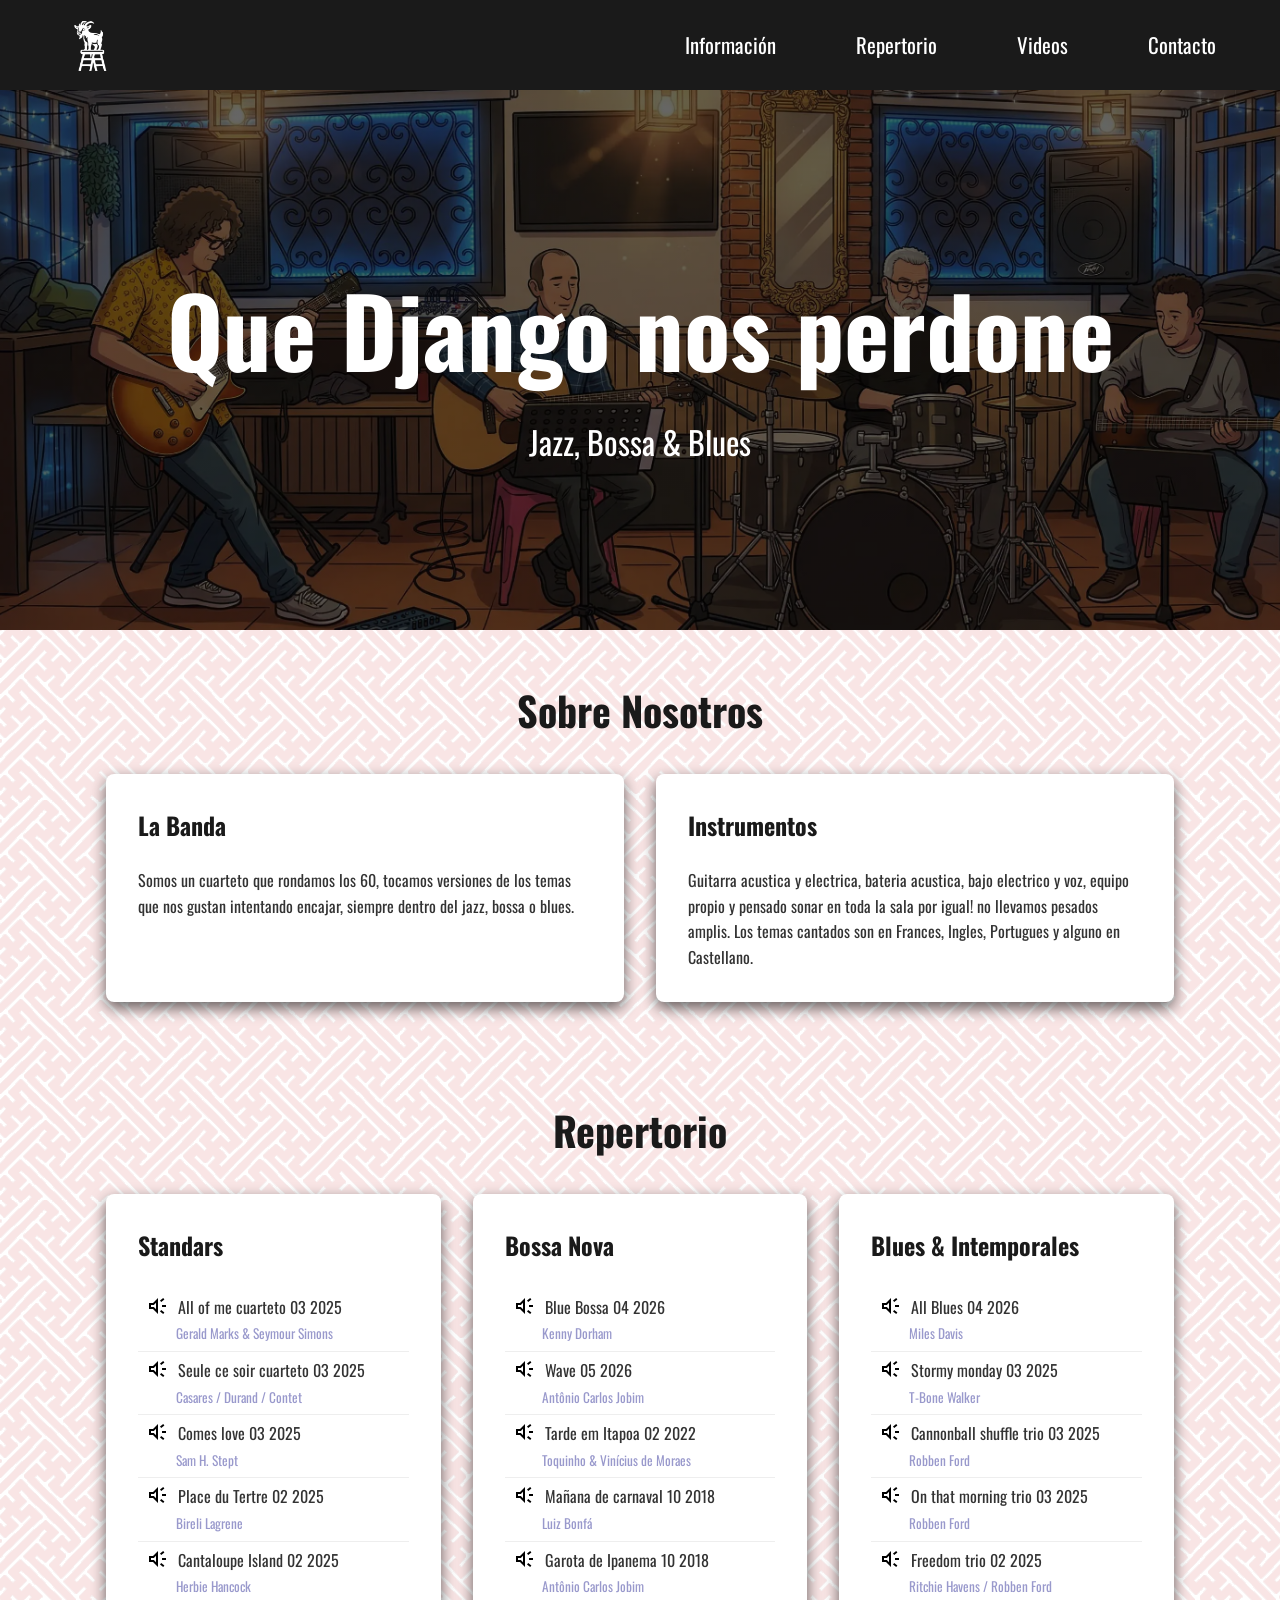
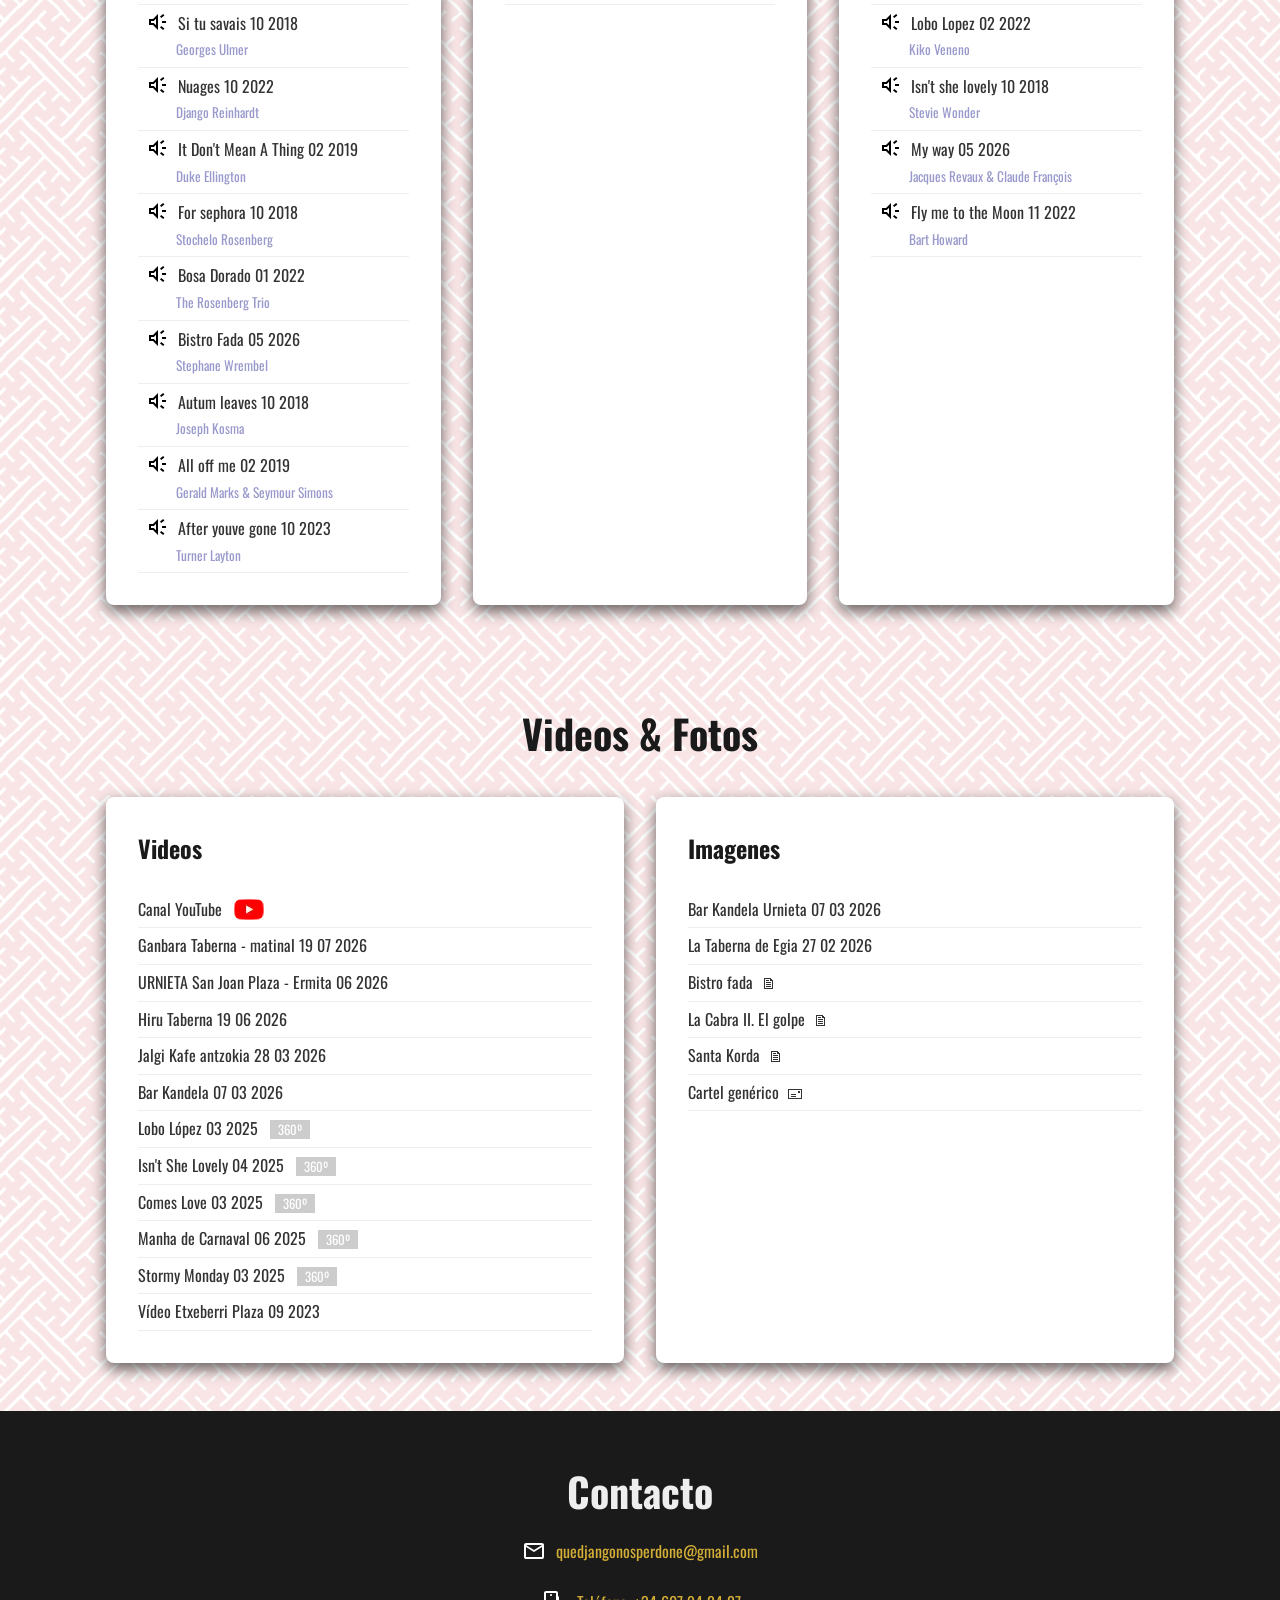
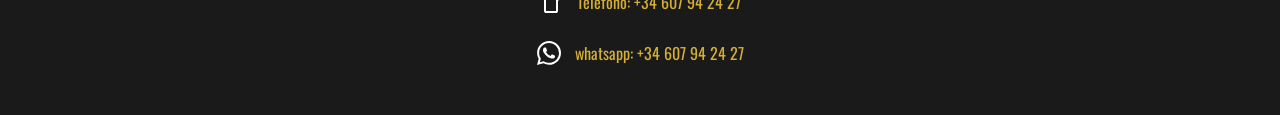
==== docs/index.html @ 7803d448 "Cambios de estilo" ====
<!DOCTYPE html>
<html lang="es">

<head>
    <meta charset="UTF-8">
    <meta name="viewport" content="width=device-width, initial-scale=1.0">
    <meta name="keywords" content="grupo, musical, gypsy, gipsy, manouche, jazz">
    <meta http-equiv="Cache-Control" content="no-store" />
    <meta name="description" content="Página del grupo de versiones">
    <title>Que Django nos perdone </title>
    <link rel="stylesheet" href="style.css">
    <link rel="shortcut icon" href="img/favicon.ico" />
    <script defer src="codigo.js"></script>
</head>

<body>

    <nav>
        <div class="logo"><img src="img/logo.webp" alt="nuestra cabra"></div>
        <ul class="nav-links">
            <li><a href="#info">Información</a></li>
            <li><a href="#temas">Repertorio</a></li>
            <li><a href="#video">Videos</a></li>
            <li><a href="#contacto">Contacto</a></li>
        </ul>
    </nav>

    <header class="hero">
        <div class="hero-content">
            <h1>Que Django nos perdone</h1>
            <p>Jazz, Bossa & Blues</p>
        </div>
    </header>

    <section id="info" class="container">
        <h2>Sobre Nosotros</h2>
        <div class="info-grid">
            <div class="info-card">
                <h3>La Banda</h3>
                <p>Somos un cuarteto que rondamos los 60, tocamos versiones de los temas que nos gustan intentando encajar, 
                    siempre dentro del jazz, bossa o blues.</p>
            </div>
            <div class="info-card">
                <h3>Instrumentos</h3>
                <p>Guitarra acustica y electrica, bateria acustica, bajo electrico y voz, equipo propio y pensado sonar en toda la sala por igual! no llevamos pesados amplis. 
                    Los temas cantados son en Frances, Ingles, Portugues y alguno en Castellano.</p>
            </div>
        </div>
    </section>

    <section id="temas" class="bg-light">
        <div class="container">
            <h2>Repertorio</h2>
            <div id="listaTemas" class="temas-grid">
                <div class="estilo-col">
                    <h3>Standars</h3>
                    <ul id="standars">
                        <!--/////////////////////-->
                    </ul>
                </div>
                <div class="estilo-col">
                    <h3>Bossa Nova</h3>
                    <ul id="bossa">
                        <!--/////////////////////-->
                    </ul>
                </div>
                <div class="estilo-col">
                    <h3>Blues & Intemporales</h3>
                    <ul id="blues">
                        <!--/////////////////////-->
                    </ul>
                </div>

            </div>
        </div>
    </section>

    <section id="video" class="bg-light">
        <div class="container">
            <h2>Videos & Fotos</h2>
            <div class="temas-grid">
                <div class="estilo-col">
                    <h3>Videos</h3>
                    <ul id="videos">
                        <!--/////////////////////-->
                    </ul>
                </div>
                <div class="estilo-col">
                    <h3>Imagenes</h3>
                    <ul id="fotos">
                        <!--/////////////////////-->
                    </ul>
                </div>

            </div>
        </div>

    </section>

    <footer id="contacto">
        <div class="container">
            <h2>Contacto</h2>
            <div class="contact-info">
                <a href="mailto:quedjangonosperdone@gmail.com">
                    <img src="img/email.svg">quedjangonosperdone@gmail.com</a><br><br>
                <a href="tel:34607942427">
                    <img src="img/telefono.svg"> Teléfono: +34 607 94 24 27</a><br><br>
                <a href="https://api.whatsapp.com/send?phone=607942427&text=">
                    <img src="img/whatsapp.svg"> whatsapp: +34 607 94 24 27</a>
                <!--<p><img src="img/instagram.svg"> Instagram: <a href="#">@tu_banda_musical</a></p>-->
            </div>
        </div>
    </footer>
    <audio id="reproductor" src=""></audio>
</body>

</html>
---- docs/style.css ----
/* Configuración General */
@font-face {
    font-family: texto;
    src: url("fuentes/IndieFlower-Regular.ttf");
}

@font-face {
    font-family: lista;
    src: url('fuentes/Oswald-VariableFont.ttf');
}

* {
    margin: 0;
    padding: 0;
    box-sizing: border-box;
}

html {
    scroll-behavior: smooth;
}

body {
    font-family: lista;
    color: #333;
    line-height: 1.6;
    background-color: #f9e5e5;
   /* */
    background-image: url('img/fondo.png');
    background-repeat: repeat; 
    background-position: top left;
    
    user-select: none;
}

h1, h2, h3 {
    font-family: lista;
}

#info, #temas, #video, #contacto {
    scroll-margin-top: 5rem;
}

.container {
    max-width: 1100px;
    margin: auto;
    padding: 3rem 1rem;
    overflow: hidden;
}

.logo {
    display: flex;
    align-items: center;
    justify-content: center;
}

.logo img {
    margin-top: 0.1rem;
    width: 3.5rem;


}

/* Navegación */
nav {
    background: #1a1a1a;
    font-size: 1.3rem;
    color: #fff;
    display: flex;
    justify-content: space-between;
    align-items: center;
    padding: 1rem 5%;
    position: sticky;
    top: 0;
    max-height: 90px;
    z-index: 1000;
}

.nav-links {
    display: flex;
    list-style: none;

}

.nav-links li {
    border: none;
}

.nav-links li a {
    color: #fff;
    text-decoration: none;
    margin-left: 5rem;
    font-weight: 400;

    transition: color 0.5s;
}

.nav-links li a:hover {
    color: #d4af37;
    /* Dorado */
}

/* Hero Section */
.hero {
    background: linear-gradient(rgba(0, 0, 0, 0.6), rgba(0, 0, 0, 0.6)),
        url('img/portada2026.webp');
    background-size: cover;
    background-position: center;
    height: 60vh;
    display: flex;
    align-items: center;
    justify-content: center;
    color: #fff;
    text-align: center;
}

.hero h1 {
    font-size: 6em;
    margin-bottom: 10px;
}

.hero p {
    font-size: 2em;

}

/* Grid de Información y Temas */
.info-grid, .temas-grid, .video-grid {
    display: grid;
    grid-template-columns: repeat(auto-fit, minmax(250px, 1fr));
    gap: 2rem;
    margin-top: 2rem;
}

.musica-container {
    min-height: 80vh;
}

.info-card, .estilo-col {
    background: #fff;
    padding: 2rem;
    border-radius: 8px;
    box-shadow: 0 6px 15px rgba(0, 0, 0, 0.6);
}

.bg-light {
    background: transparent;
}

h2 {
    text-align: center;
    font-size: 2.5rem;
    margin-bottom: 1rem;
    color: #1a1a1a;
}

h3 {

    font-size: 1.5rem;
    margin-bottom: 1.5rem;
    color: #1a1a1a;
}

ul {
    list-style: none;
}

ul li {
    padding: 5px 0;
    border-bottom: 1px solid #eee;
    transition: color 0.6s;
}

ul li:hover {
    color: #d4af37;
}

ul li img {
    vertical-align: baseline;
    margin-right: 0.5rem;
    margin-left: 0.5rem;
    margin-bottom: -4px;
}

ul>li>span {
    padding: 0 0.5rem;
    font-size: 0.8rem;
    color: #fff;
    vertical-align: baseline;
    margin-left: 0.5rem;
    background-color: #ccc;
}

ul>li>small {
    color: #99c;
    margin-left: 2.35rem;

}

/* Contacto */
footer {
    background: #1a1a1a;
    color: #fff;
    text-align: center;

}

footer h2 {
    color: #eee;
}

footer a {
    color: #d4af37;
    text-decoration: none;
}

footer a img {
    vertical-align: text-bottom;
    width: 24px;
    margin-right: 10px;
}

/* Media Queries para Móviles */
@media (max-width: 768px) {
    .nav-links {
        display: none;
    }

    /* Simplificación para el ejemplo */
    .hero h1 {
        font-size: 2.1rem;
    }

    .hero p {
        font-size: 1.4rem;
    }

    .container h2 {
        font-size: 1.7rem;
    }

    .logo {
        width: 100vw;
        text-align: center;
    }
}

@media (max-width: 1000px) {
    .hero h1 {
        font-size: 3rem;
    }
}
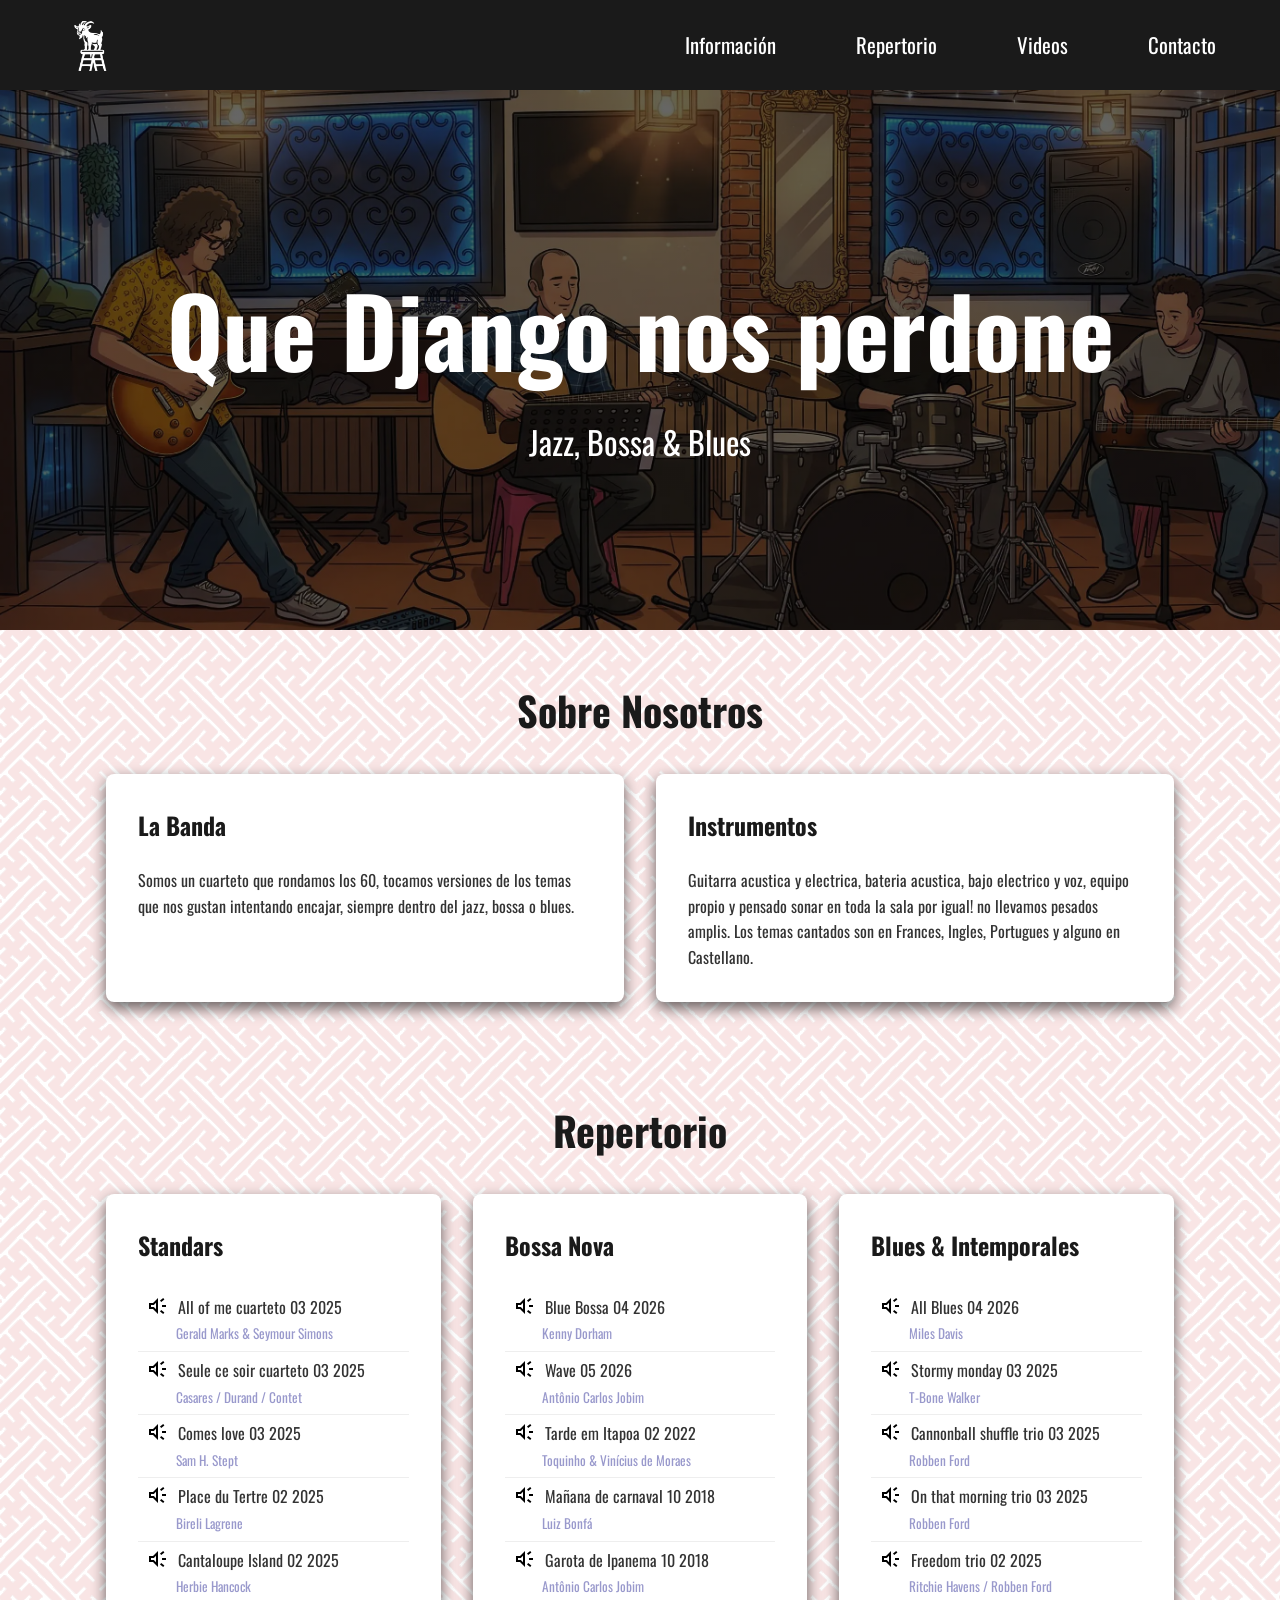
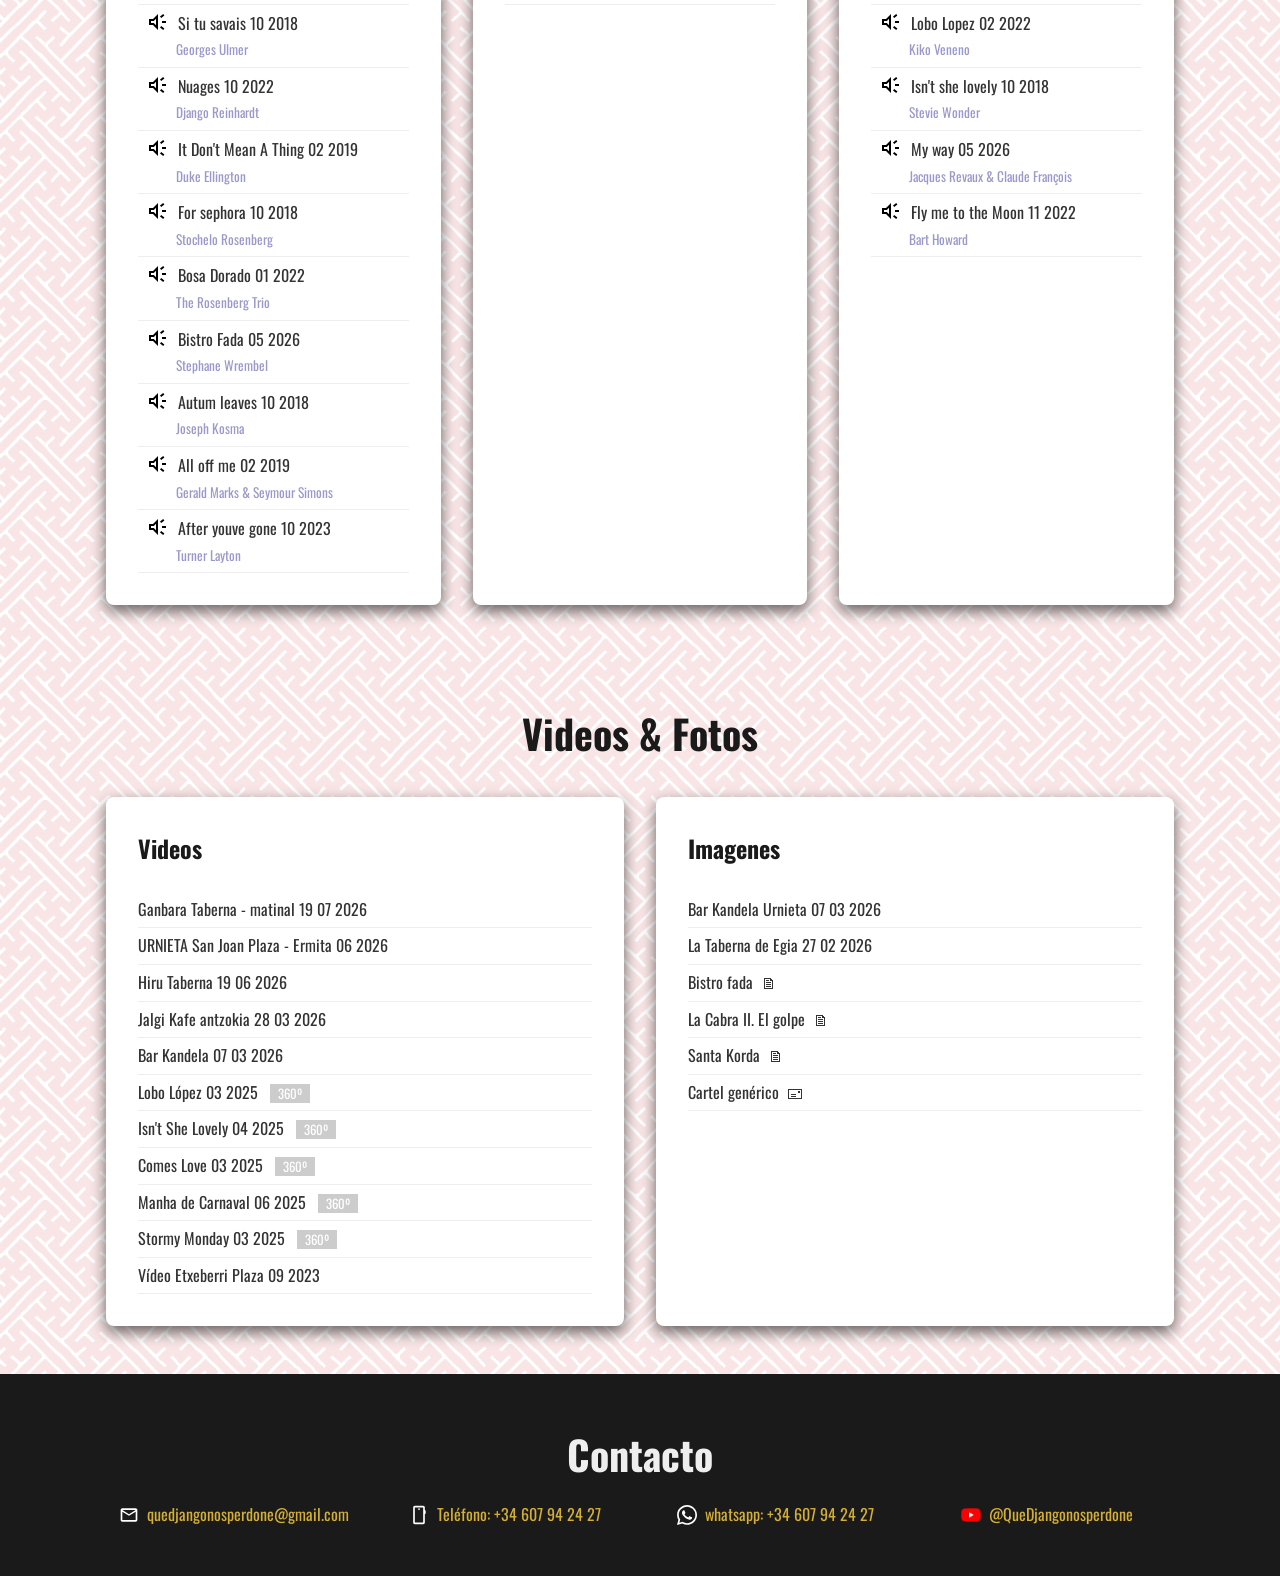
==== commit f32821a6: "V9.1 pie mejorado" ====
--- a/docs/index.html
+++ b/docs/index.html
@@ -37,12 +37,14 @@
         <div class="info-grid">
             <div class="info-card">
                 <h3>La Banda</h3>
-                <p>Somos un cuarteto que rondamos los 60, tocamos versiones de los temas que nos gustan intentando encajar, 
+                <p>Somos un cuarteto que rondamos los 60, tocamos versiones de los temas que nos gustan intentando
+                    encajar,
                     siempre dentro del jazz, bossa o blues.</p>
             </div>
             <div class="info-card">
                 <h3>Instrumentos</h3>
-                <p>Guitarra acustica y electrica, bateria acustica, bajo electrico y voz, equipo propio y pensado sonar en toda la sala por igual! no llevamos pesados amplis. 
+                <p>Guitarra acustica y electrica, bateria acustica, bajo electrico y voz, equipo propio y pensado sonar
+                    en toda la sala por igual! no llevamos pesados amplis.
                     Los temas cantados son en Frances, Ingles, Portugues y alguno en Castellano.</p>
             </div>
         </div>
@@ -102,11 +104,13 @@
             <h2>Contacto</h2>
             <div class="contact-info">
                 <a href="mailto:quedjangonosperdone@gmail.com">
-                    <img src="img/email.svg">quedjangonosperdone@gmail.com</a><br><br>
+                    <img src="img/email.svg">quedjangonosperdone@gmail.com</a>
                 <a href="tel:34607942427">
-                    <img src="img/telefono.svg"> Teléfono: +34 607 94 24 27</a><br><br>
+                    <img src="img/telefono.svg">Teléfono:&nbsp;+34&nbsp;607&nbsp;94&nbsp;24&nbsp;27</a>
                 <a href="https://api.whatsapp.com/send?phone=607942427&text=">
-                    <img src="img/whatsapp.svg"> whatsapp: +34 607 94 24 27</a>
+                    <img src="img/whatsapp.svg">whatsapp:&nbsp;+34&nbsp;607&nbsp;94&nbsp;24&nbsp;27</a>
+                <a href="https://www.youtube.com/@QueDjangonosperdone">
+                    <img src="img/yt.webp">@QueDjangonosperdone</a>
                 <!--<p><img src="img/instagram.svg"> Instagram: <a href="#">@tu_banda_musical</a></p>-->
             </div>
         </div>
--- a/docs/style.css
+++ b/docs/style.css
@@ -24,11 +24,11 @@
     color: #333;
     line-height: 1.6;
     background-color: #f9e5e5;
-   /* */
+    /* */
     background-image: url('img/fondo.png');
-    background-repeat: repeat; 
+    background-repeat: repeat;
     background-position: top left;
-    
+
     user-select: none;
 }
 
@@ -208,6 +208,38 @@
     color: #eee;
 }
 
+/* Contenedor principal con Flexbox */
+.contact-info {
+    display: flex;
+    flex-wrap: wrap;
+    gap: 1rem;
+    width: 100%;
+}
+
+.contact-info a {
+    display: flex;
+    align-items: center;
+    justify-content: center;
+    gap: 0.5rem;
+    color: #d4af37;
+    flex: 1 1 240px;
+    box-sizing: border-box;
+    padding: 0;
+    width: 250px;
+    max-height: 50px;
+    text-decoration: none;
+    border-radius: 6px;
+}
+
+/* Estructura de la imagen dentro del enlace */
+.contact-info a img {
+    width: 20px;
+    height: 20px;
+    object-fit: contain;
+    flex-shrink: 0;
+}
+
+/*
 footer a {
     color: #d4af37;
     text-decoration: none;
@@ -218,14 +250,13 @@
     width: 24px;
     margin-right: 10px;
 }
-
+*/
 /* Media Queries para Móviles */
 @media (max-width: 768px) {
     .nav-links {
         display: none;
     }
 
-    /* Simplificación para el ejemplo */
     .hero h1 {
         font-size: 2.1rem;
     }
@@ -242,6 +273,7 @@
         width: 100vw;
         text-align: center;
     }
+
 }
 
 @media (max-width: 1000px) {
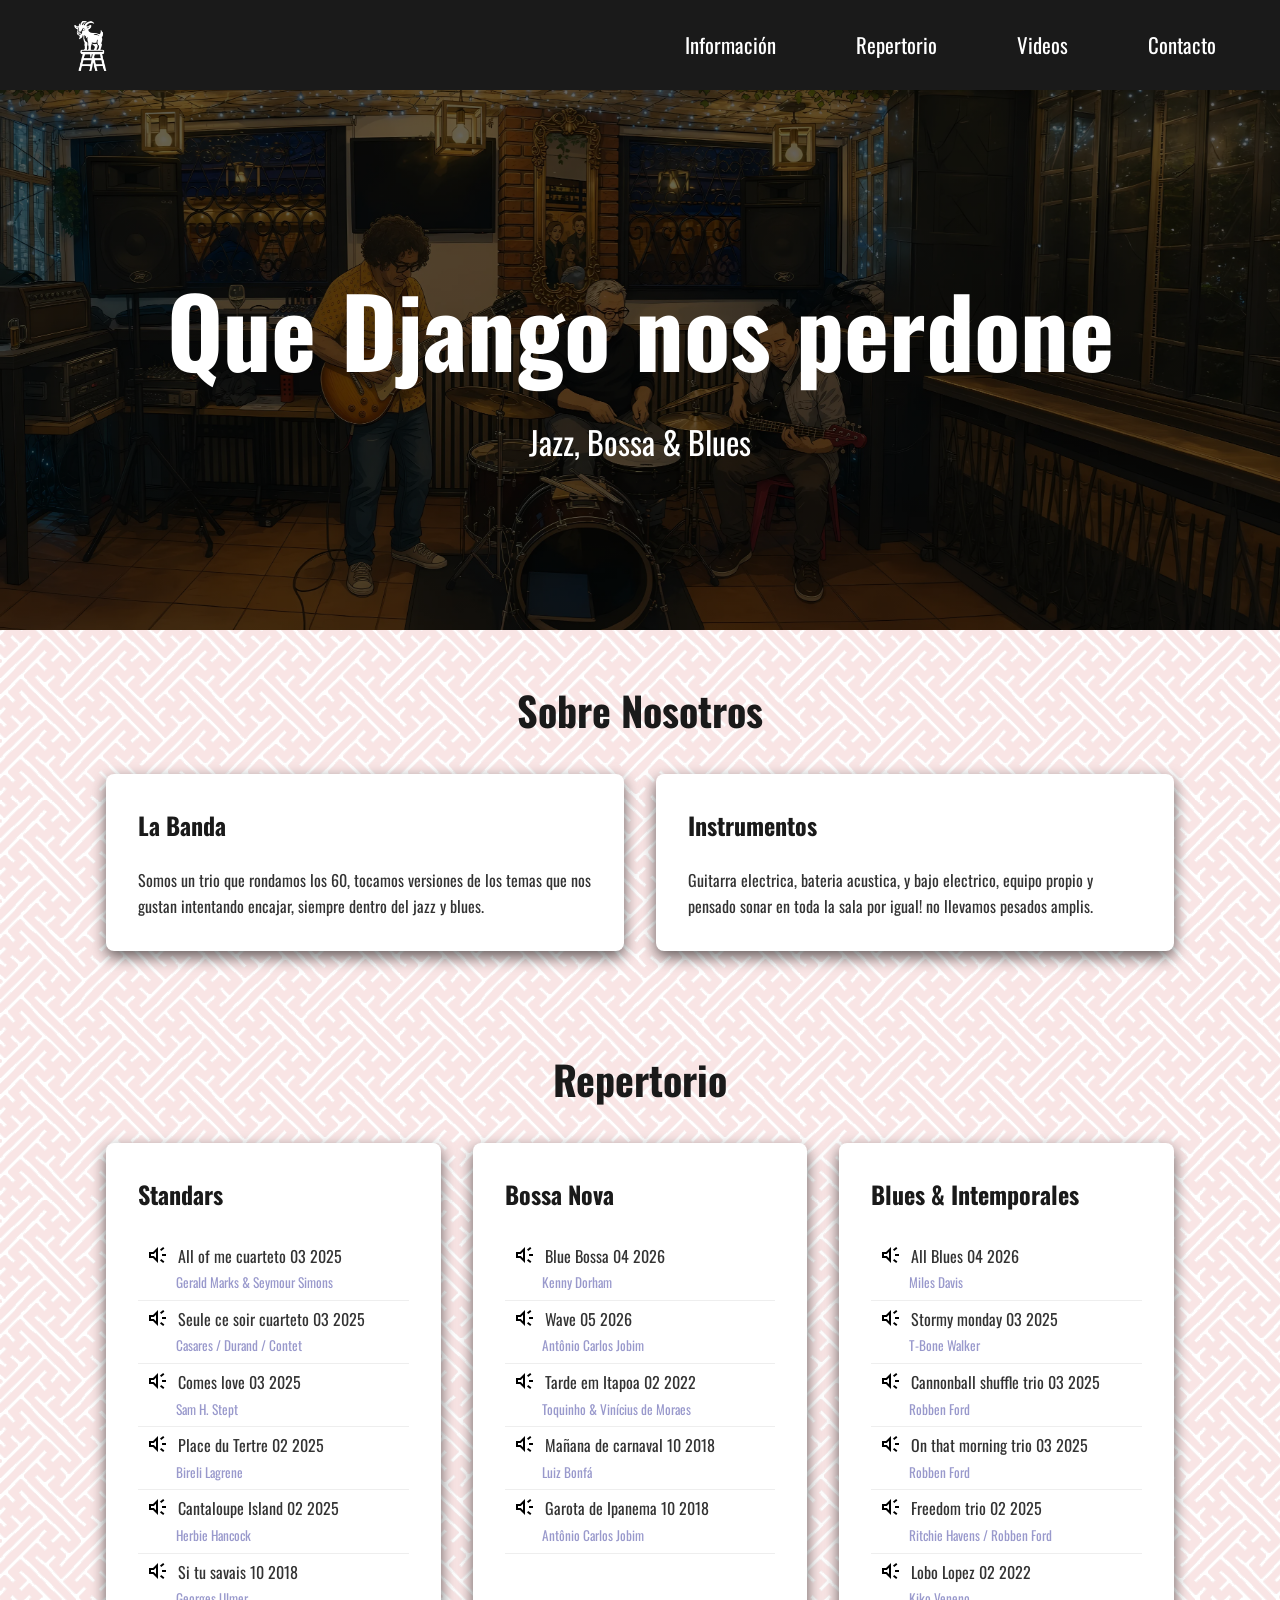
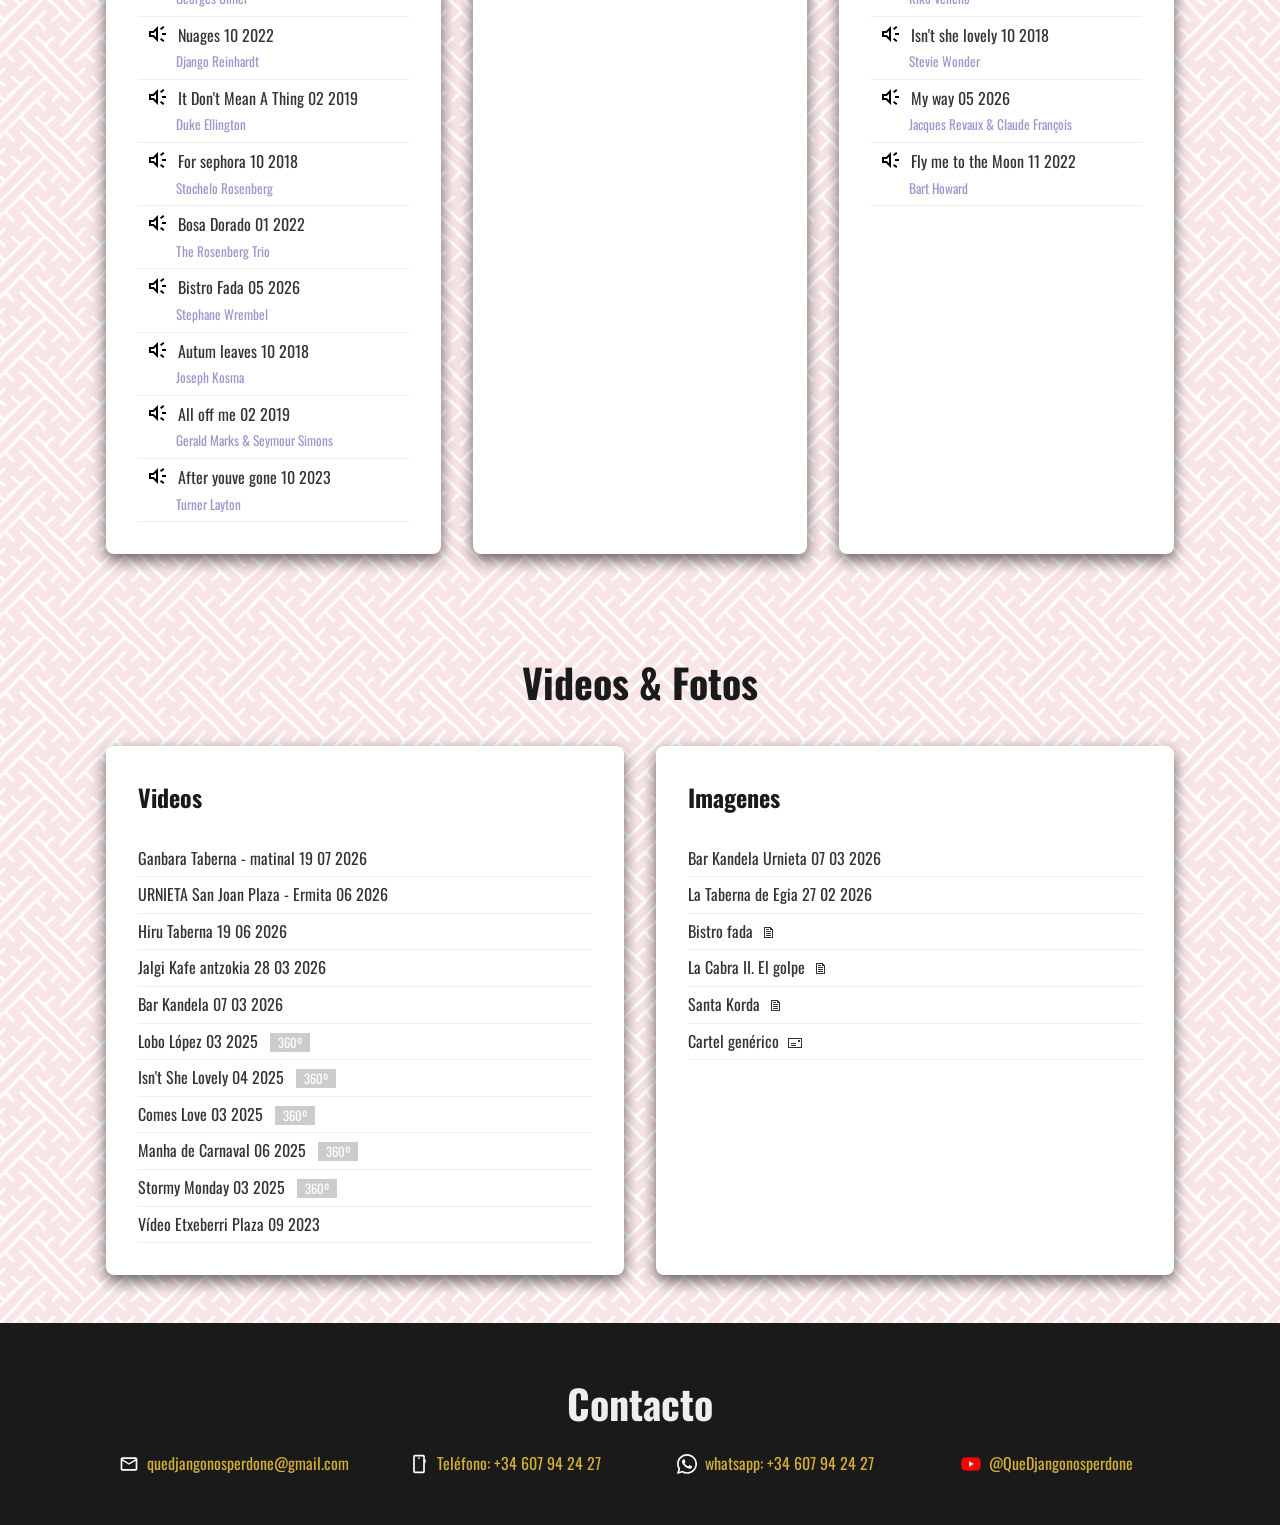
==== commit a22c4330: "De cuarteto a trio" ====
--- a/docs/index.html
+++ b/docs/index.html
@@ -37,15 +37,15 @@
         <div class="info-grid">
             <div class="info-card">
                 <h3>La Banda</h3>
-                <p>Somos un cuarteto que rondamos los 60, tocamos versiones de los temas que nos gustan intentando
+                <p>Somos un trio que rondamos los 60, tocamos versiones de los temas que nos gustan intentando
                     encajar,
-                    siempre dentro del jazz, bossa o blues.</p>
+                    siempre dentro del jazz y blues.</p>
             </div>
             <div class="info-card">
                 <h3>Instrumentos</h3>
-                <p>Guitarra acustica y electrica, bateria acustica, bajo electrico y voz, equipo propio y pensado sonar
+                <p>Guitarra electrica, bateria acustica, y bajo electrico, equipo propio y pensado sonar
                     en toda la sala por igual! no llevamos pesados amplis.
-                    Los temas cantados son en Frances, Ingles, Portugues y alguno en Castellano.</p>
+                    </p>
             </div>
         </div>
     </section>
--- a/docs/style.css
+++ b/docs/style.css
@@ -102,9 +102,9 @@
 /* Hero Section */
 .hero {
     background: linear-gradient(rgba(0, 0, 0, 0.6), rgba(0, 0, 0, 0.6)),
-        url('img/portada2026.webp');
+        url('img/imgFondo.webp');
     background-size: cover;
-    background-position: center;
+    background-position:bottom;
     height: 60vh;
     display: flex;
     align-items: center;
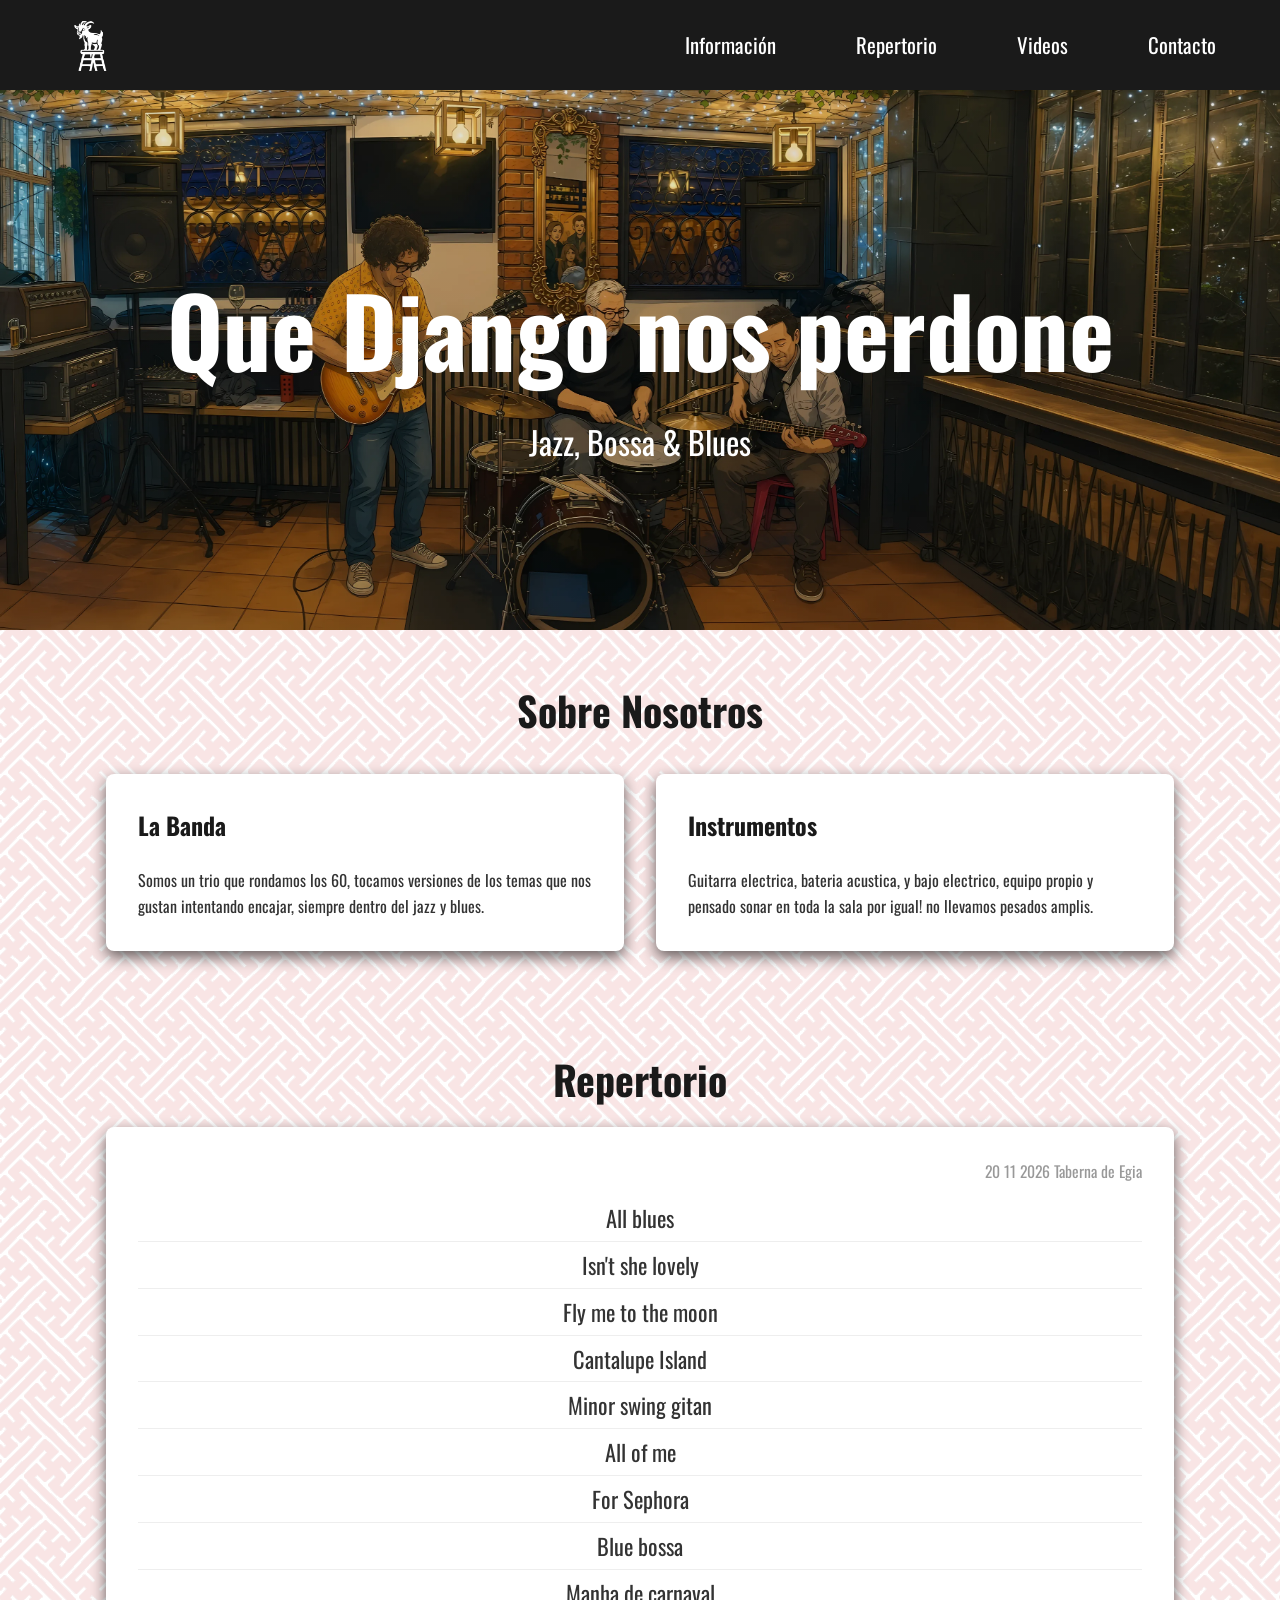
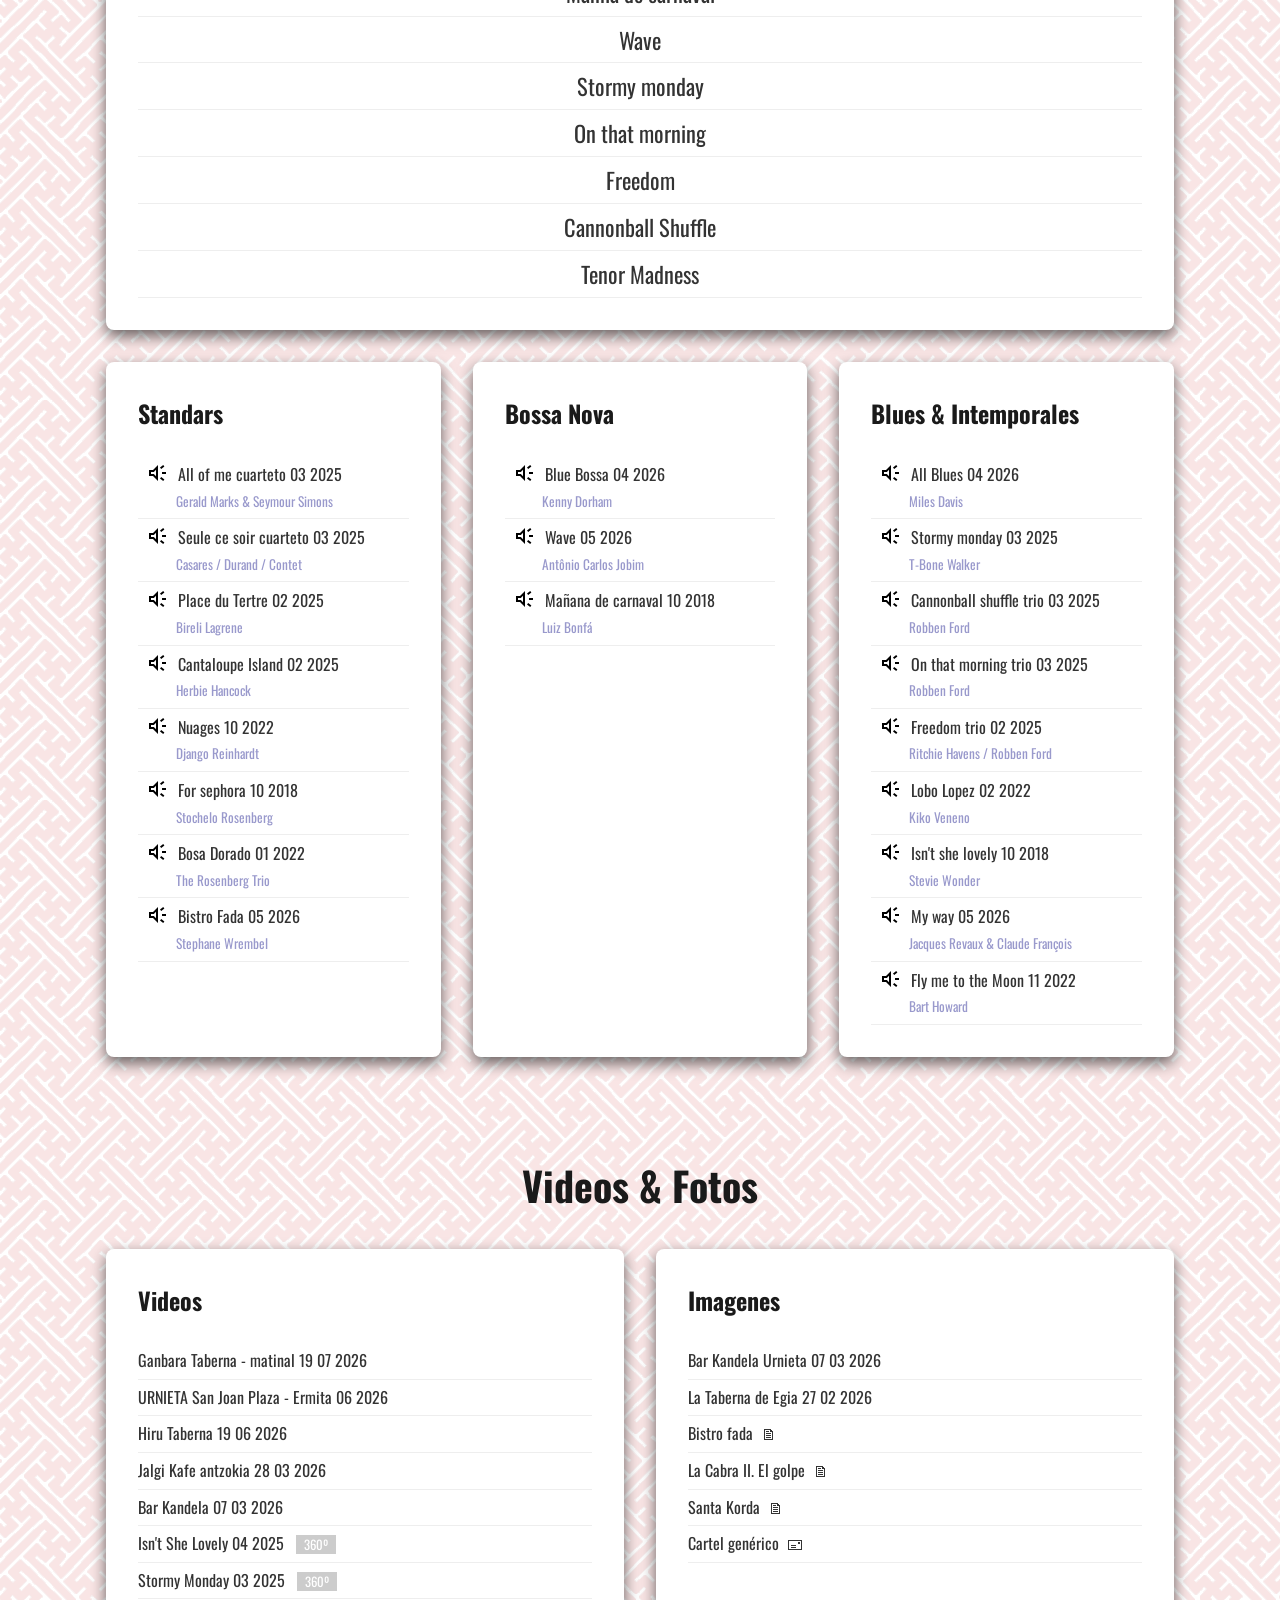
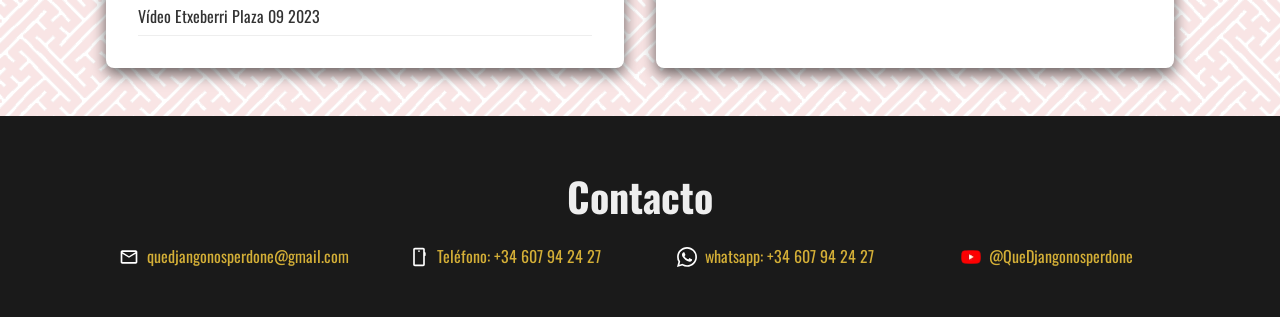
==== commit 87690fcc: "lista repertorio" ====
--- a/docs/index.html
+++ b/docs/index.html
@@ -38,14 +38,13 @@
             <div class="info-card">
                 <h3>La Banda</h3>
                 <p>Somos un trio que rondamos los 60, tocamos versiones de los temas que nos gustan intentando
-                    encajar,
-                    siempre dentro del jazz y blues.</p>
+                    encajar, siempre dentro del jazz y blues.</p>
             </div>
             <div class="info-card">
                 <h3>Instrumentos</h3>
                 <p>Guitarra electrica, bateria acustica, y bajo electrico, equipo propio y pensado sonar
                     en toda la sala por igual! no llevamos pesados amplis.
-                    </p>
+                </p>
             </div>
         </div>
     </section>
@@ -53,6 +52,26 @@
     <section id="temas" class="bg-light">
         <div class="container">
             <h2>Repertorio</h2>
+            <div id="listado" class="estilo-col-lista" >
+                <span>20 11 2026 Taberna de Egia</span><br>
+                <ul>
+                    <li>All blues</li>
+                    <li>Isn't she lovely</li>
+                    <li>Fly me to the moon</li>
+                    <li>Cantalupe Island</li>
+                    <li>Minor swing gitan</li>
+                    <li>All of me</li>
+                    <li>For Sephora</li>
+                    <li>Blue bossa</li>
+                    <li>Manha de carnaval</li>
+                    <li>Wave</li>
+                    <li>Stormy monday</li>
+                    <li>On that morning</li>
+                    <li>Freedom</li>
+                    <li>Cannonball Shuffle</li>
+                    <li>Tenor Madness</li>
+                </ul>
+            </div>
             <div id="listaTemas" class="temas-grid">
                 <div class="estilo-col">
                     <h3>Standars</h3>
--- a/docs/style.css
+++ b/docs/style.css
@@ -101,10 +101,10 @@
 
 /* Hero Section */
 .hero {
-    background: linear-gradient(rgba(0, 0, 0, 0.6), rgba(0, 0, 0, 0.6)),
+    background: linear-gradient(rgba(0, 0, 0, 0.1), rgba(0, 0, 0, 0.2)),
         url('img/imgFondo.webp');
     background-size: cover;
-    background-position:bottom;
+    background-position: bottom;
     height: 60vh;
     display: flex;
     align-items: center;
@@ -120,7 +120,6 @@
 
 .hero p {
     font-size: 2em;
-
 }
 
 /* Grid de Información y Temas */
@@ -135,11 +134,26 @@
     min-height: 80vh;
 }
 
-.info-card, .estilo-col {
+.info-card, .estilo-col, .estilo-col-lista {
     background: #fff;
     padding: 2rem;
     border-radius: 8px;
     box-shadow: 0 6px 15px rgba(0, 0, 0, 0.6);
+}
+
+.estilo-col-lista {
+    font-size: 1.4em;
+    text-align: center;
+}
+
+.estilo-col-lista>span {
+    font-size: 0.7em;
+    float: right;
+    color: #999;
+}
+
+.estilo-col-lista>ul li:hover {
+    color: initial;
 }
 
 .bg-light {
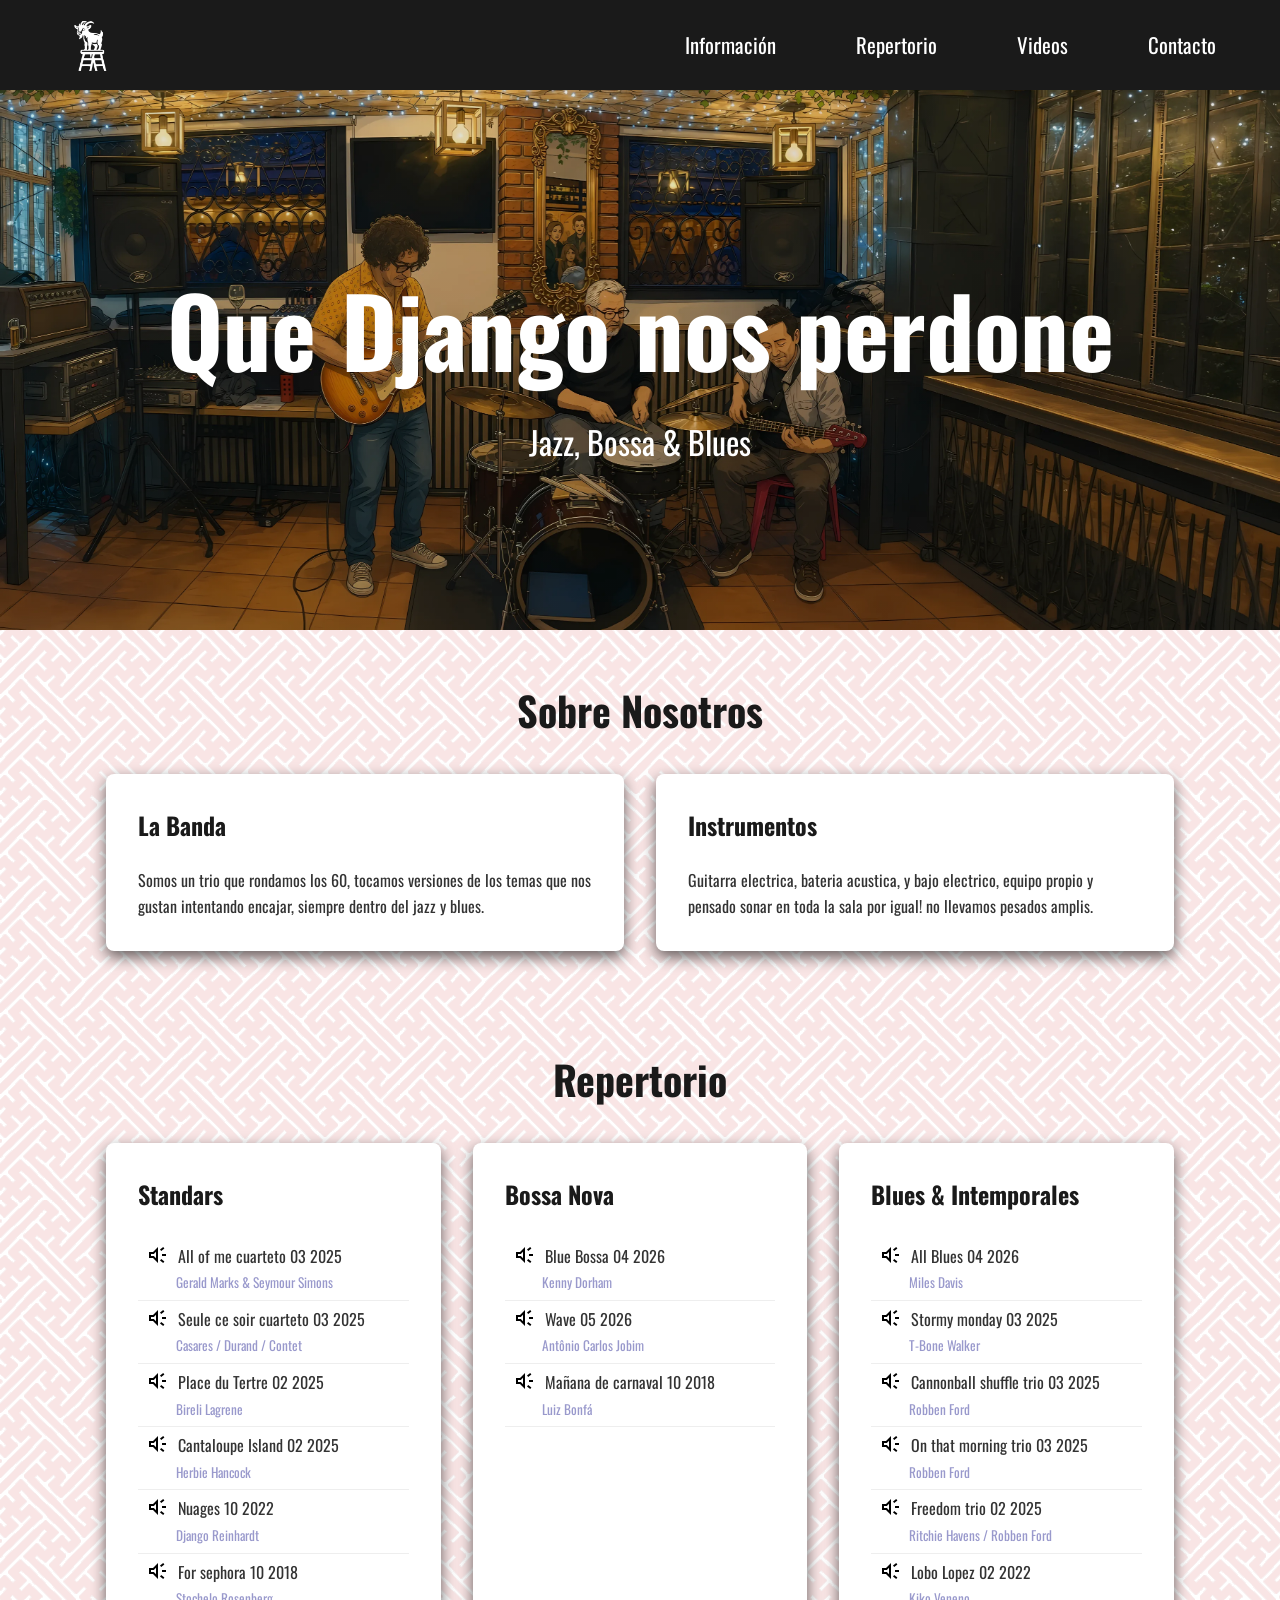
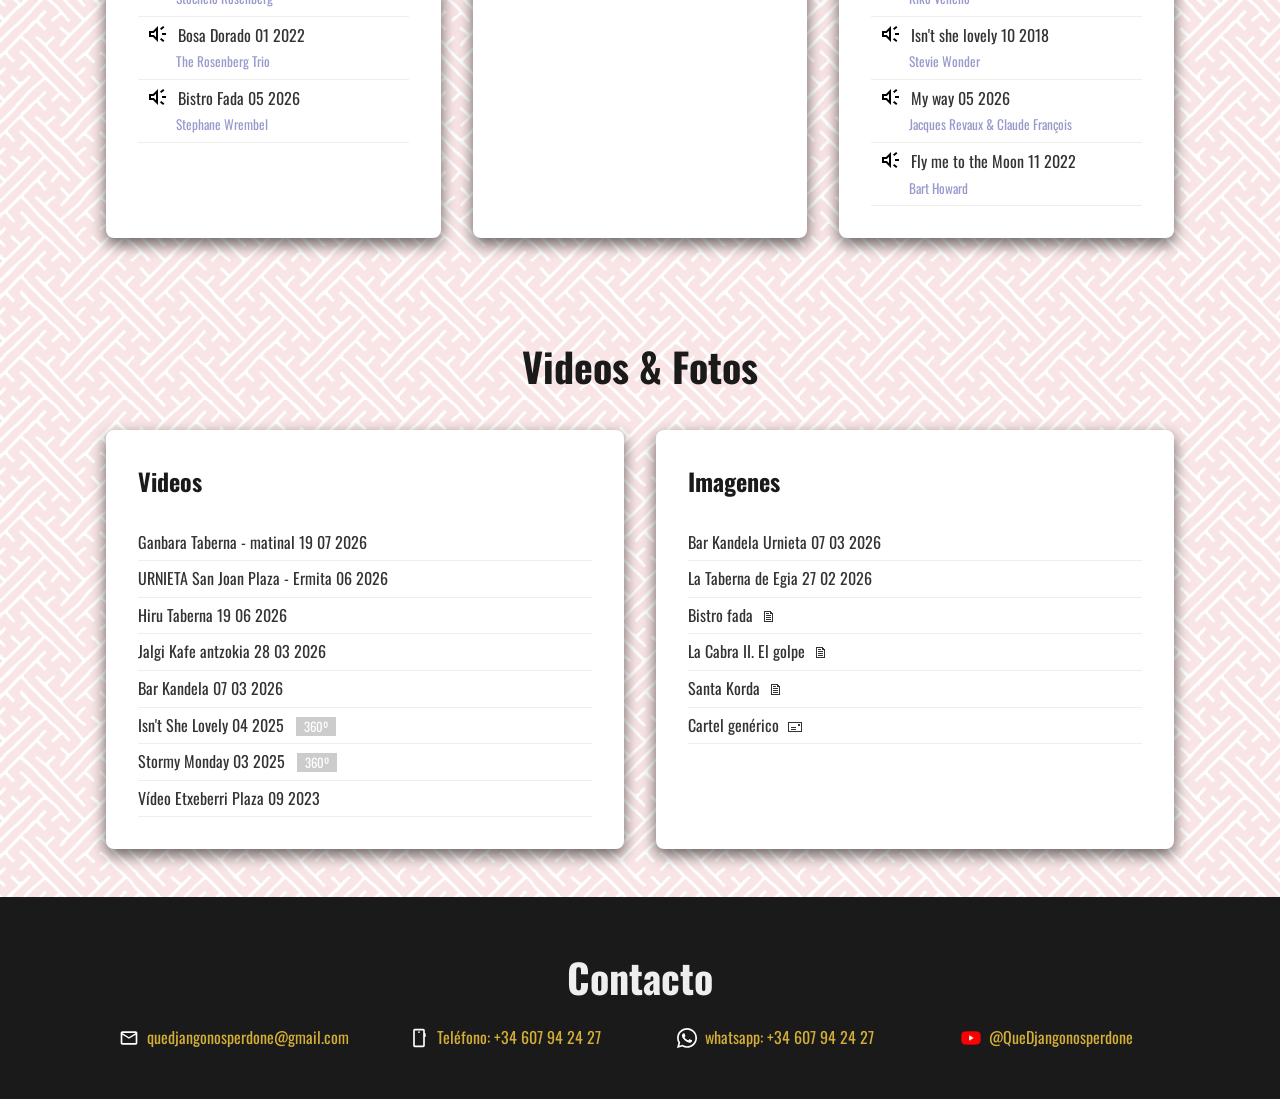
==== commit df83badc: "independizados  listado concierto y todos los temas" ====
--- a/docs/index.html
+++ b/docs/index.html
@@ -52,26 +52,6 @@
     <section id="temas" class="bg-light">
         <div class="container">
             <h2>Repertorio</h2>
-            <div id="listado" class="estilo-col-lista" >
-                <span>20 11 2026 Taberna de Egia</span><br>
-                <ul>
-                    <li>All blues</li>
-                    <li>Isn't she lovely</li>
-                    <li>Fly me to the moon</li>
-                    <li>Cantalupe Island</li>
-                    <li>Minor swing gitan</li>
-                    <li>All of me</li>
-                    <li>For Sephora</li>
-                    <li>Blue bossa</li>
-                    <li>Manha de carnaval</li>
-                    <li>Wave</li>
-                    <li>Stormy monday</li>
-                    <li>On that morning</li>
-                    <li>Freedom</li>
-                    <li>Cannonball Shuffle</li>
-                    <li>Tenor Madness</li>
-                </ul>
-            </div>
             <div id="listaTemas" class="temas-grid">
                 <div class="estilo-col">
                     <h3>Standars</h3>
--- a/docs/style.css
+++ b/docs/style.css
@@ -141,20 +141,6 @@
     box-shadow: 0 6px 15px rgba(0, 0, 0, 0.6);
 }
 
-.estilo-col-lista {
-    font-size: 1.4em;
-    text-align: center;
-}
-
-.estilo-col-lista>span {
-    font-size: 0.7em;
-    float: right;
-    color: #999;
-}
-
-.estilo-col-lista>ul li:hover {
-    color: initial;
-}
 
 .bg-light {
     background: transparent;
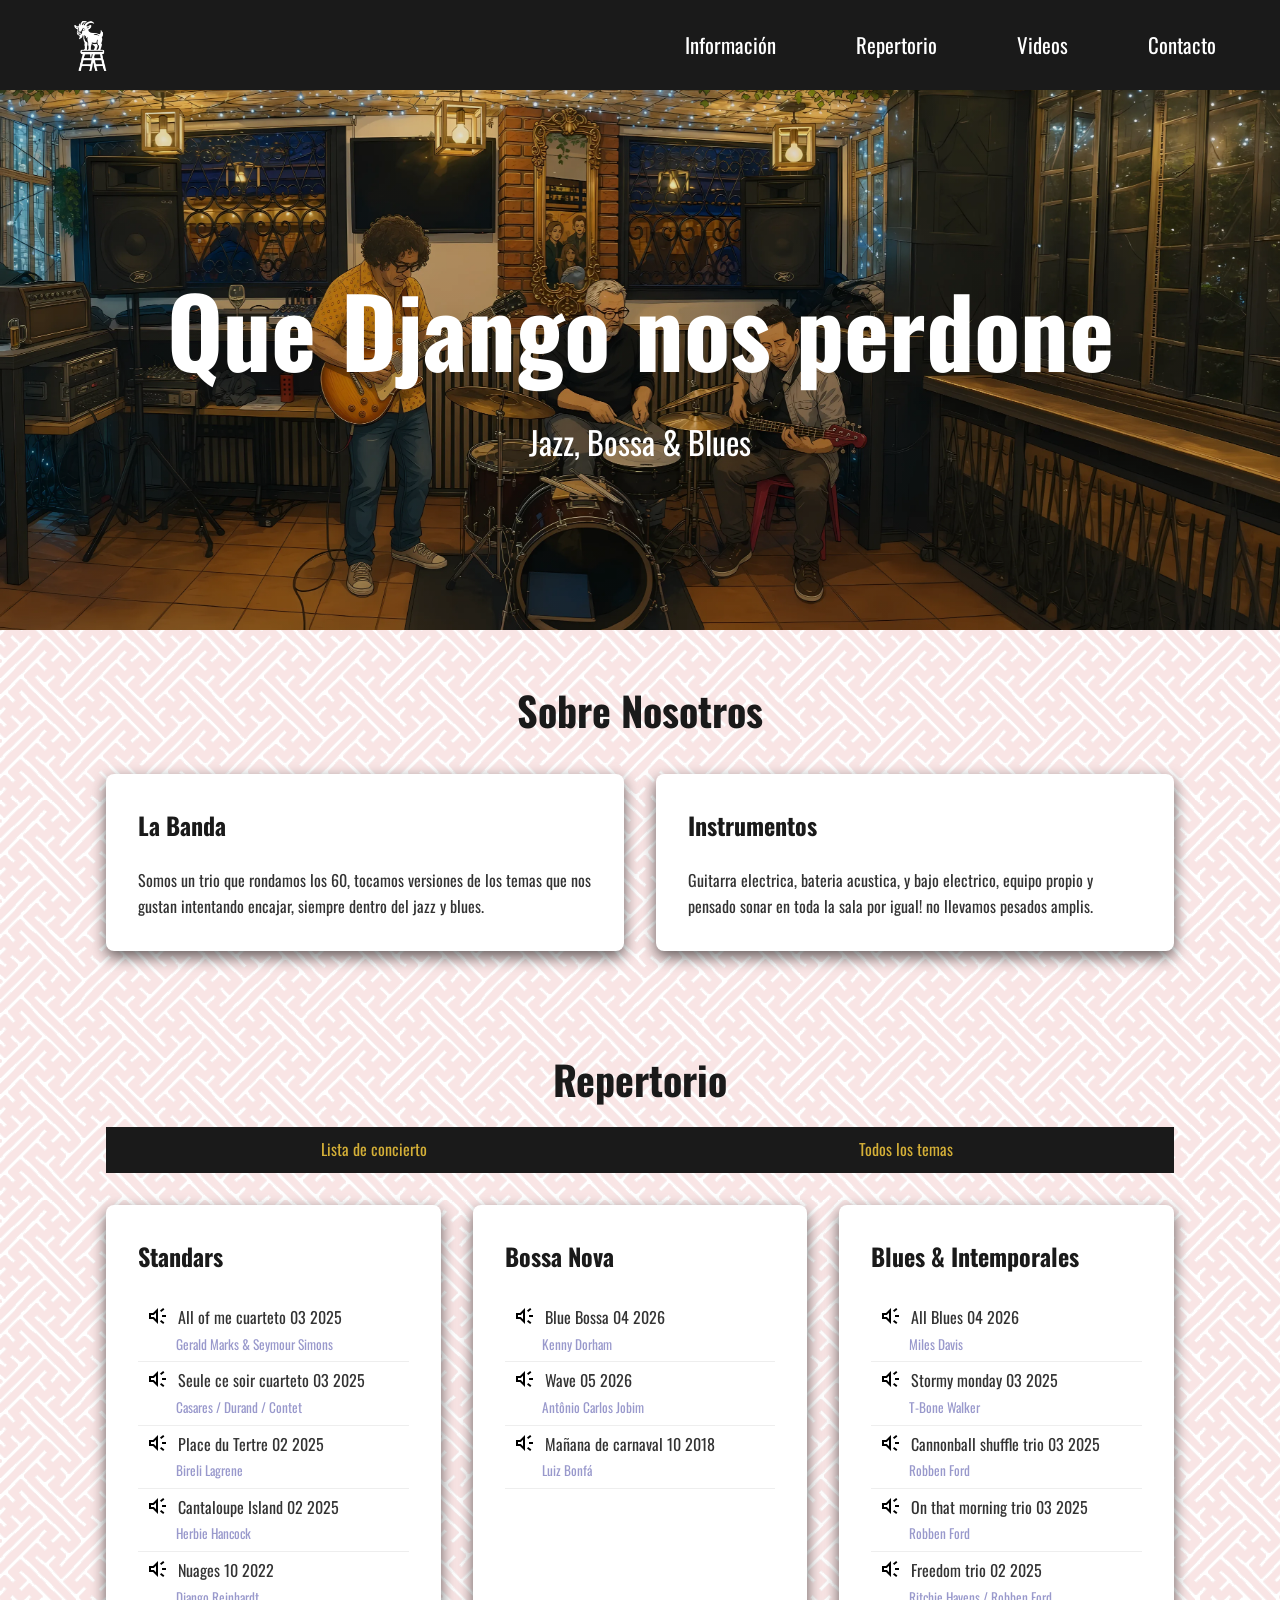
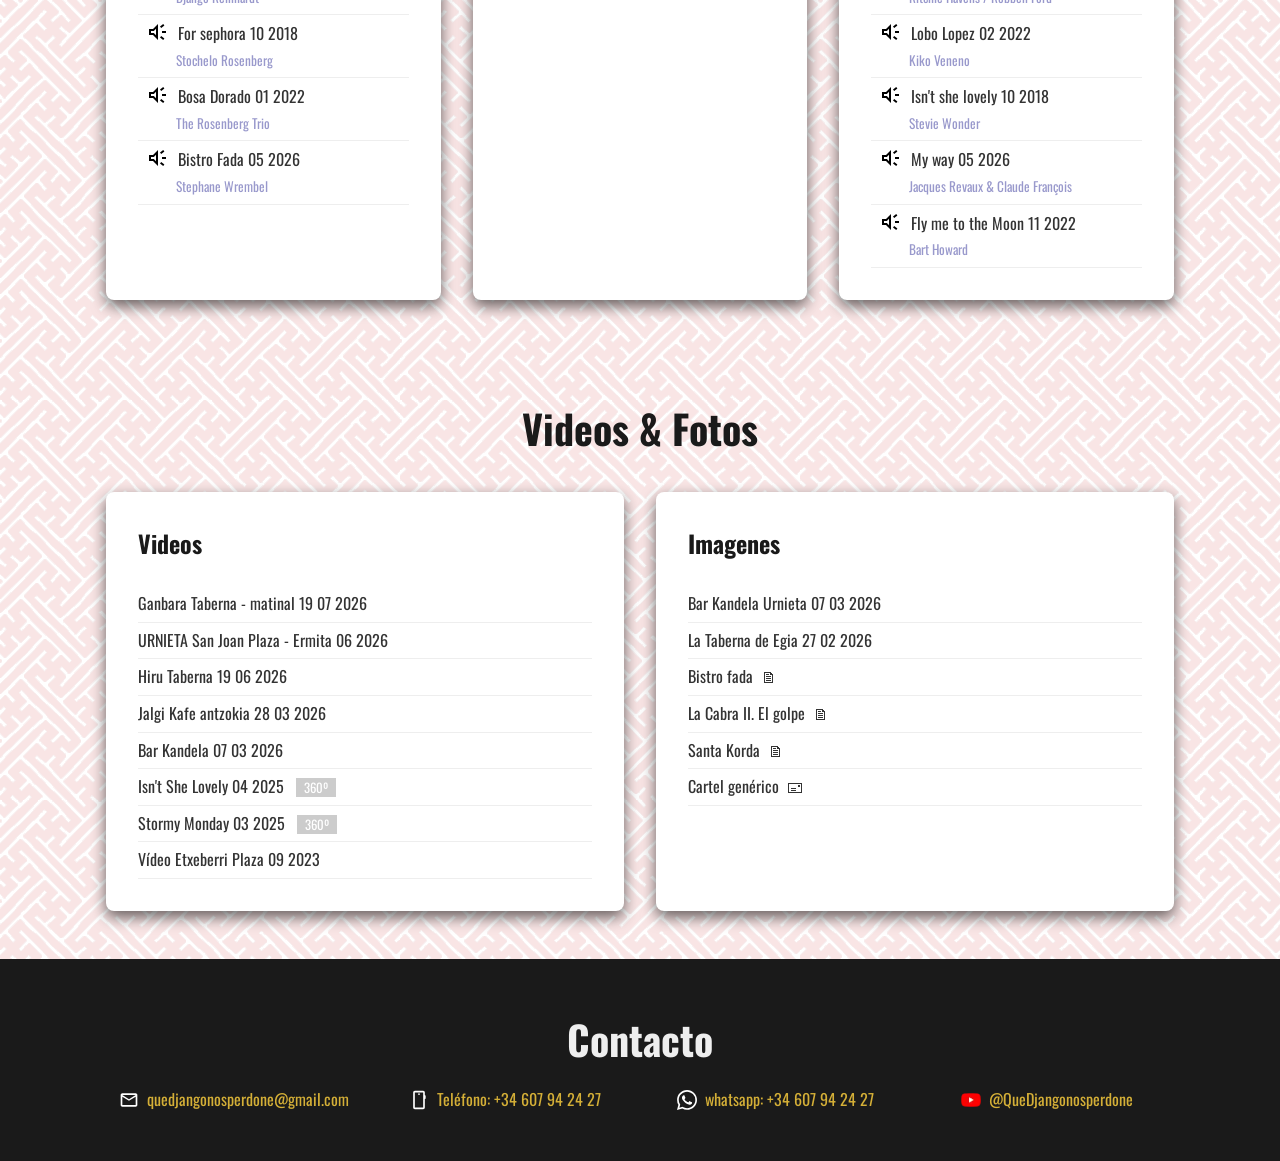
==== commit b4063ee8: "Lista de concierto y todos los temas" ====
--- a/docs/index.html
+++ b/docs/index.html
@@ -52,6 +52,15 @@
     <section id="temas" class="bg-light">
         <div class="container">
             <h2>Repertorio</h2>
+            <footer id="contacto">
+                <div class="container" style="padding: 10px">
+                    <div class="contact-info">
+                        <a href="repertorio.html"> Lista de concierto</a>
+                        <a href="temas.html"> Todos los temas</a>
+
+                    </div>
+                </div>
+            </footer>
             <div id="listaTemas" class="temas-grid">
                 <div class="estilo-col">
                     <h3>Standars</h3>
--- a/docs/style.css
+++ b/docs/style.css
@@ -90,7 +90,6 @@
     text-decoration: none;
     margin-left: 5rem;
     font-weight: 400;
-
     transition: color 0.5s;
 }
 
@@ -229,6 +228,11 @@
     max-height: 50px;
     text-decoration: none;
     border-radius: 6px;
+    transition: color 0.5s;
+}
+
+.contact-info a:hover {
+    color: #fff
 }
 
 /* Estructura de la imagen dentro del enlace */
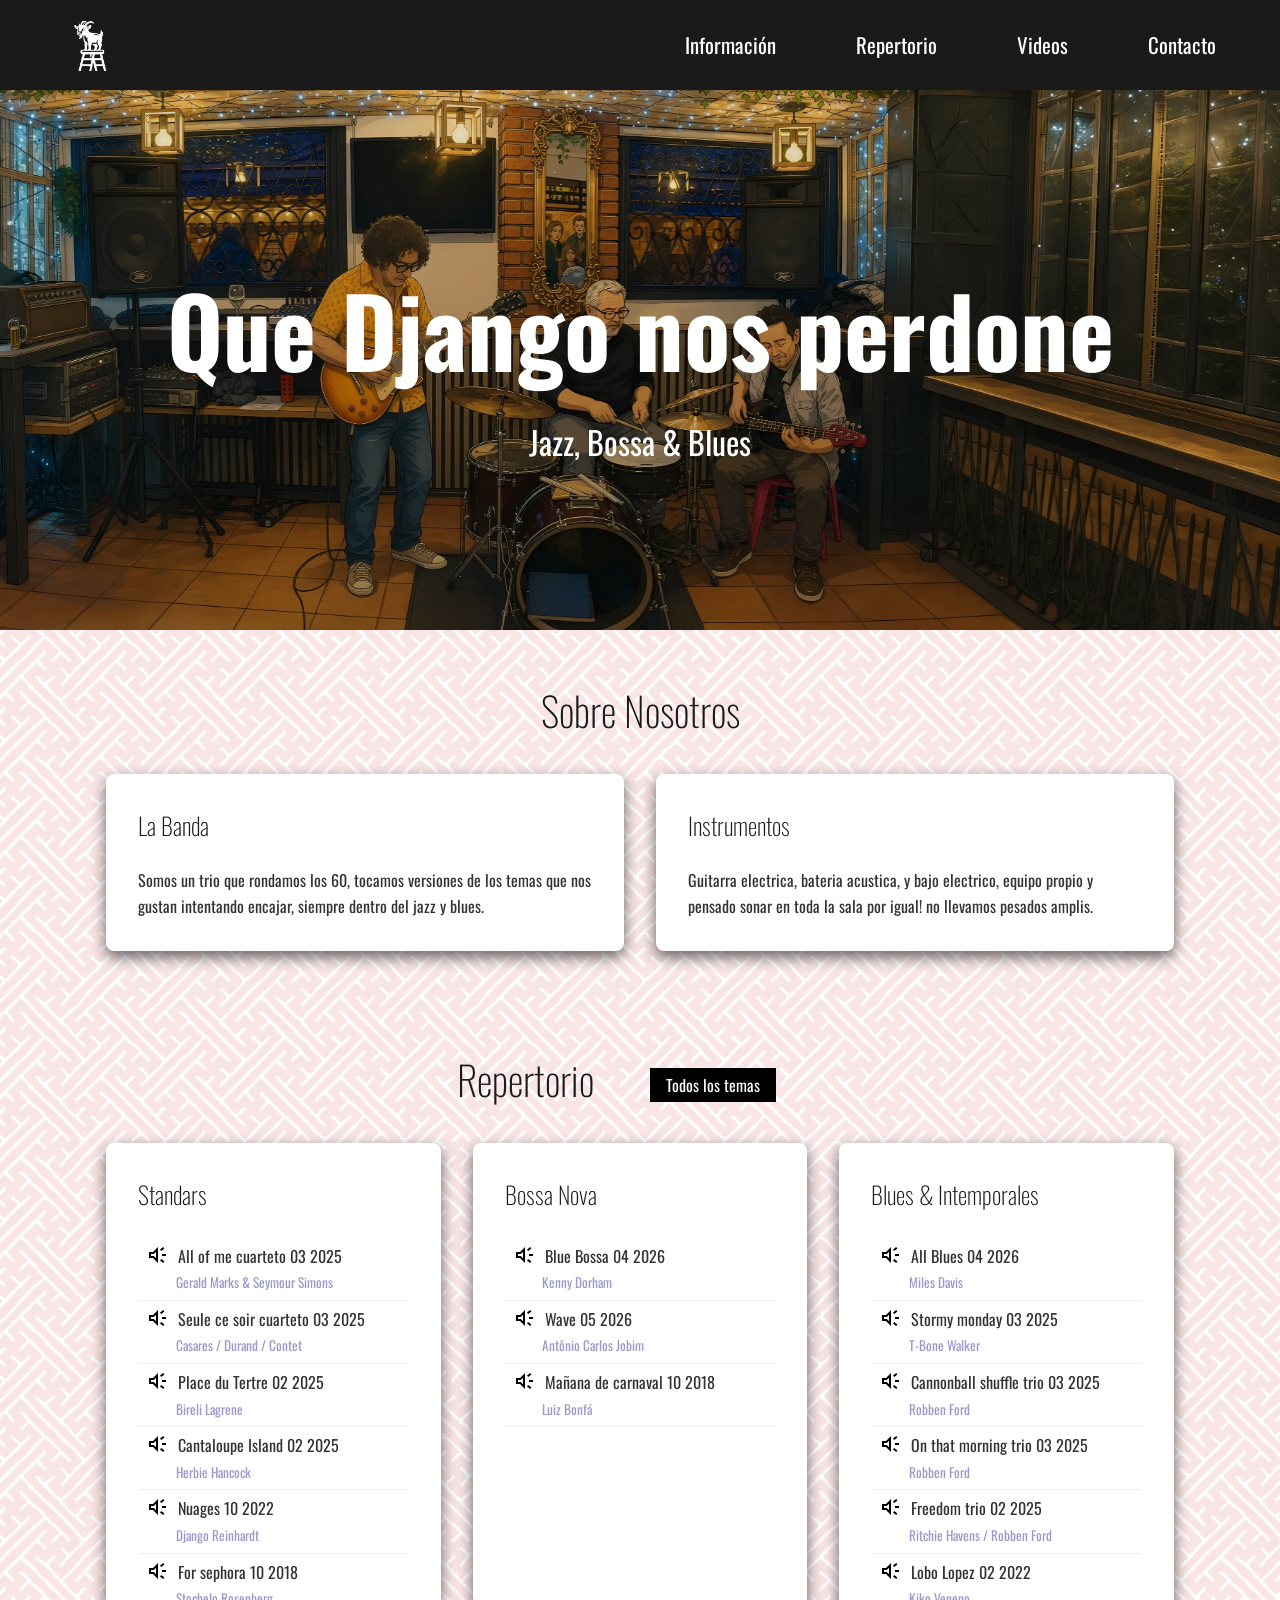
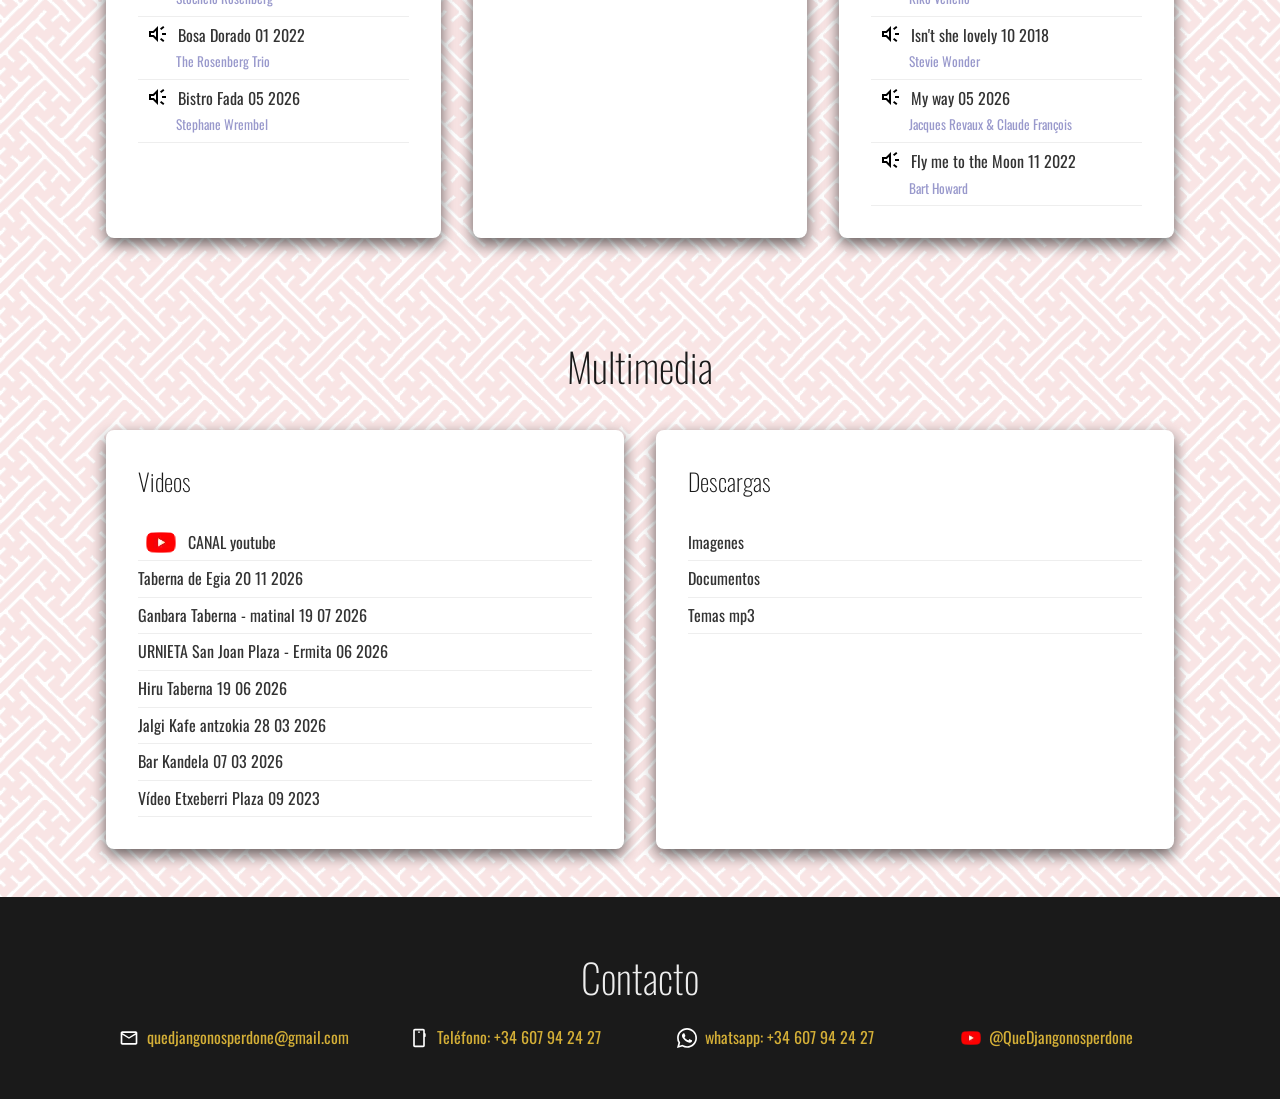
==== commit 3e898162: "Redistribucion de contenido y enlaces a drive" ====
--- a/docs/index.html
+++ b/docs/index.html
@@ -14,7 +14,6 @@
 </head>
 
 <body>
-
     <nav>
         <div class="logo"><img src="img/logo.webp" alt="nuestra cabra"></div>
         <ul class="nav-links">
@@ -51,16 +50,7 @@
 
     <section id="temas" class="bg-light">
         <div class="container">
-            <h2>Repertorio</h2>
-            <footer id="contacto">
-                <div class="container" style="padding: 10px">
-                    <div class="contact-info">
-                        <a href="repertorio.html"> Lista de concierto</a>
-                        <a href="temas.html"> Todos los temas</a>
-
-                    </div>
-                </div>
-            </footer>
+            <h2>Repertorio <a href="temas.html">Todos los temas</a></h2>
             <div id="listaTemas" class="temas-grid">
                 <div class="estilo-col">
                     <h3>Standars</h3>
@@ -80,14 +70,13 @@
                         <!--/////////////////////-->
                     </ul>
                 </div>
-
             </div>
         </div>
     </section>
 
     <section id="video" class="bg-light">
         <div class="container">
-            <h2>Videos & Fotos</h2>
+            <h2>Multimedia</h2>
             <div class="temas-grid">
                 <div class="estilo-col">
                     <h3>Videos</h3>
@@ -96,15 +85,13 @@
                     </ul>
                 </div>
                 <div class="estilo-col">
-                    <h3>Imagenes</h3>
-                    <ul id="fotos">
+                    <h3>Descargas</h3>
+                    <ul id="descargas">
                         <!--/////////////////////-->
                     </ul>
                 </div>
-
             </div>
         </div>
-
     </section>
 
     <footer id="contacto">
@@ -123,7 +110,9 @@
             </div>
         </div>
     </footer>
+
     <audio id="reproductor" src=""></audio>
+
 </body>
 
 </html>
--- a/docs/style.css
+++ b/docs/style.css
@@ -34,6 +34,11 @@
 
 h1, h2, h3 {
     font-family: lista;
+
+}
+
+h2, h3 {
+    font-weight: 200;
 }
 
 #info, #temas, #video, #contacto {
@@ -152,6 +157,18 @@
     color: #1a1a1a;
 }
 
+h2>a {
+    font-size: 1rem;
+    background-color: black;
+    color: #fff;
+    text-decoration: none;
+    font-weight: 400;
+    padding: 0.3rem 1rem;
+    vertical-align: middle;
+    margin: auto 3rem;
+    transition: color 0.5s;
+}
+
 h3 {
 
     font-size: 1.5rem;
@@ -169,7 +186,7 @@
     transition: color 0.6s;
 }
 
-ul li:hover {
+ul li:hover, h2>a:hover {
     color: #d4af37;
 }
 
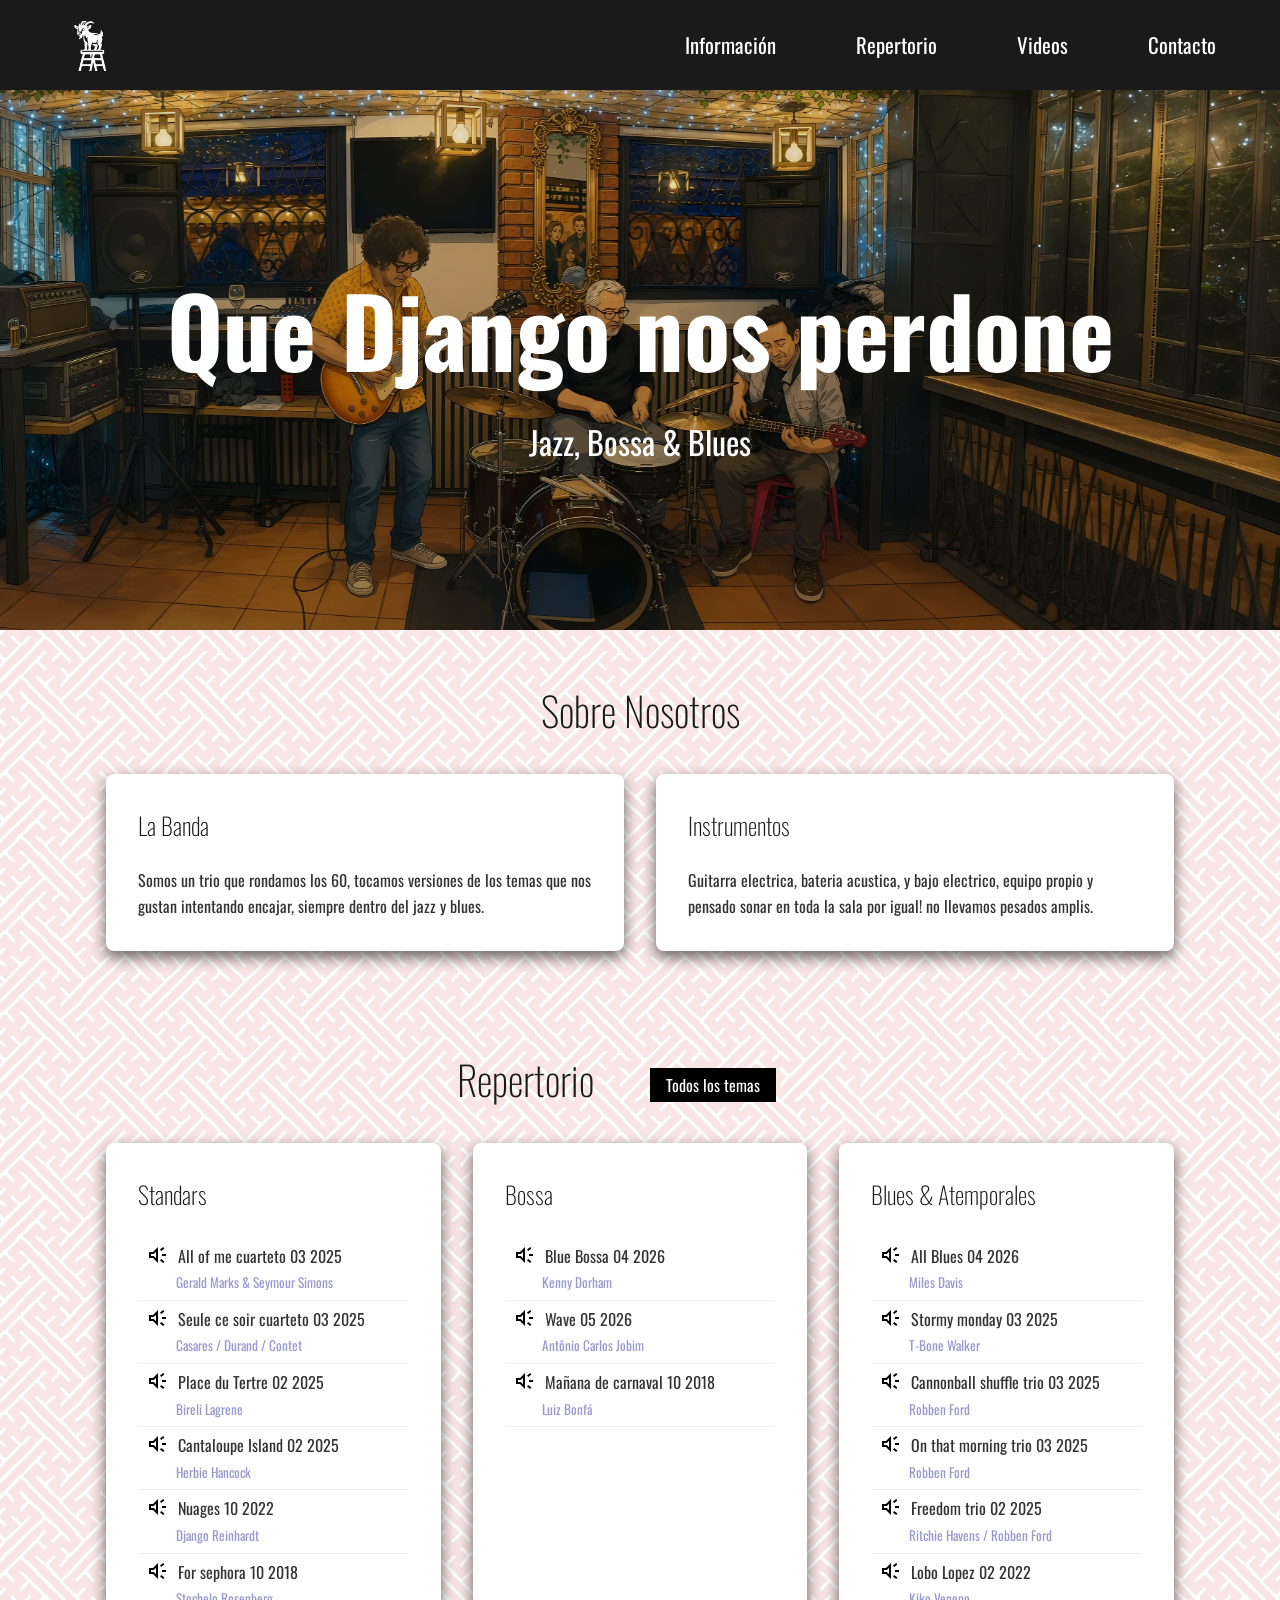
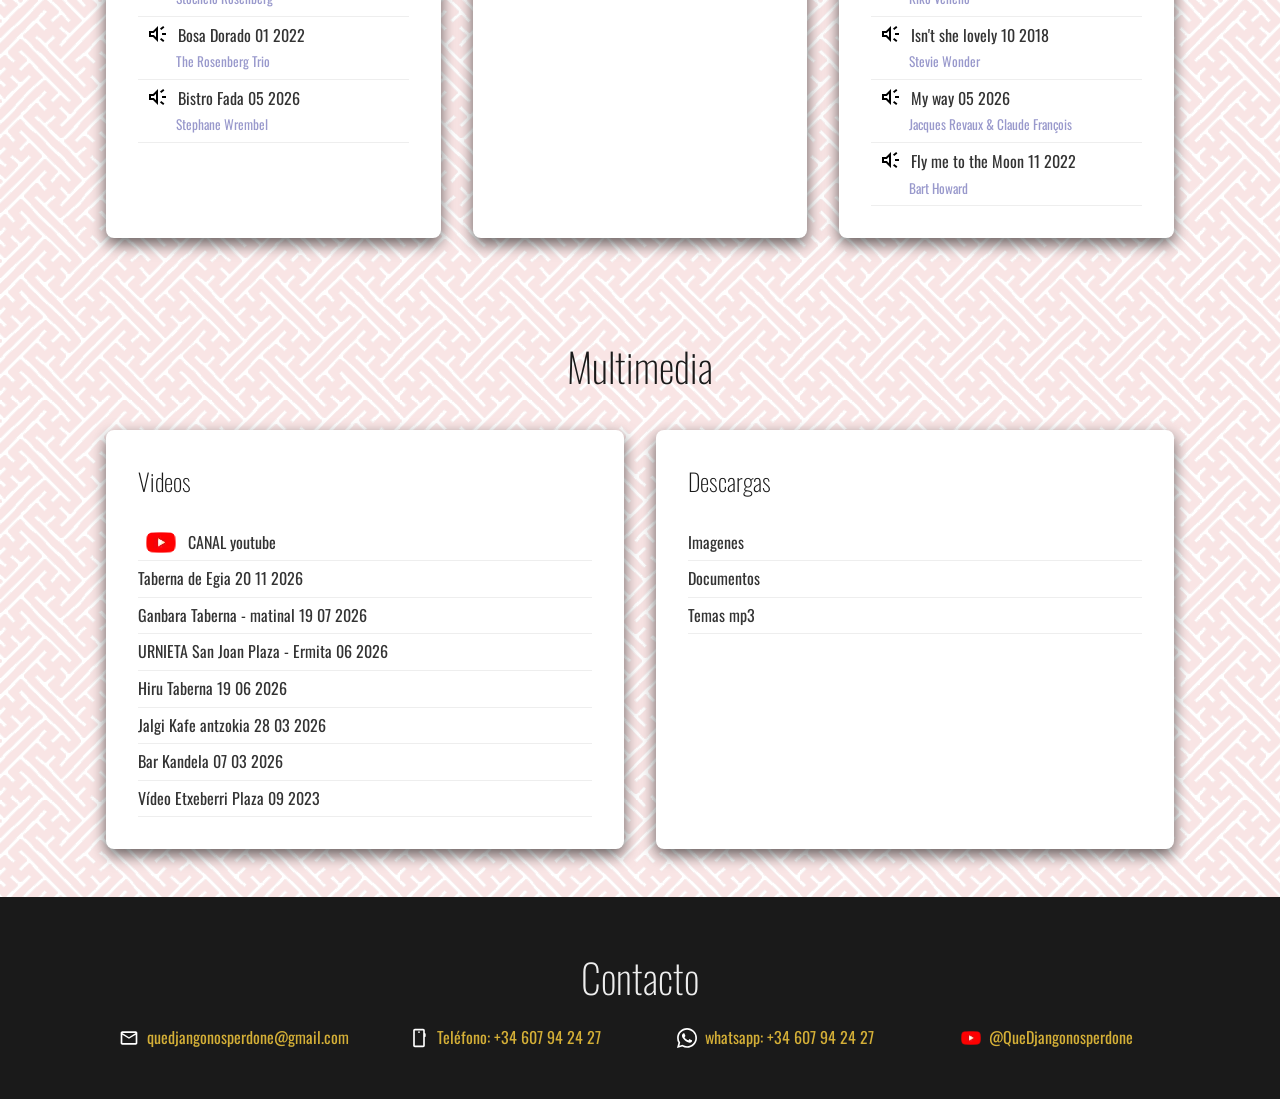
==== commit 3c5bccd5: "Correcion texto" ====
--- a/docs/index.html
+++ b/docs/index.html
@@ -59,13 +59,13 @@
                     </ul>
                 </div>
                 <div class="estilo-col">
-                    <h3>Bossa Nova</h3>
+                    <h3>Bossa</h3>
                     <ul id="bossa">
                         <!--/////////////////////-->
                     </ul>
                 </div>
                 <div class="estilo-col">
-                    <h3>Blues & Intemporales</h3>
+                    <h3>Blues & Atemporales</h3>
                     <ul id="blues">
                         <!--/////////////////////-->
                     </ul>
